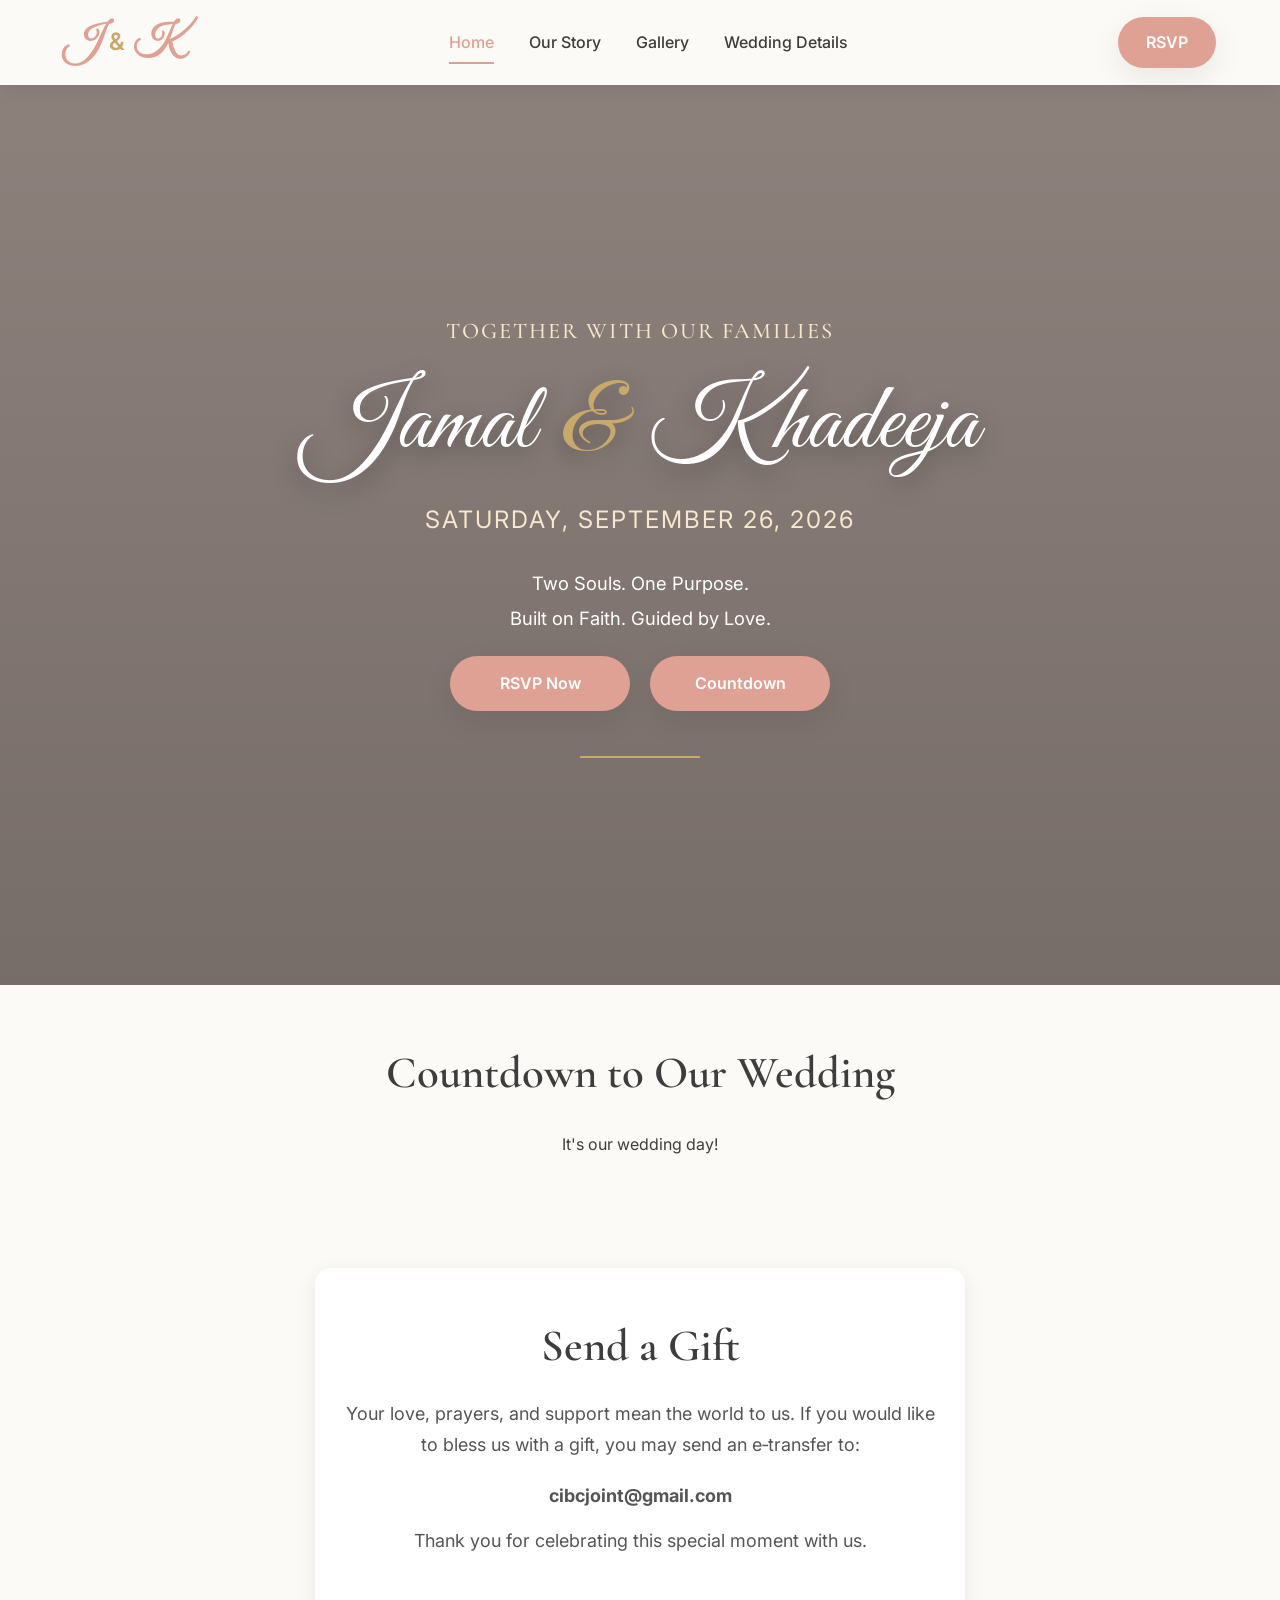
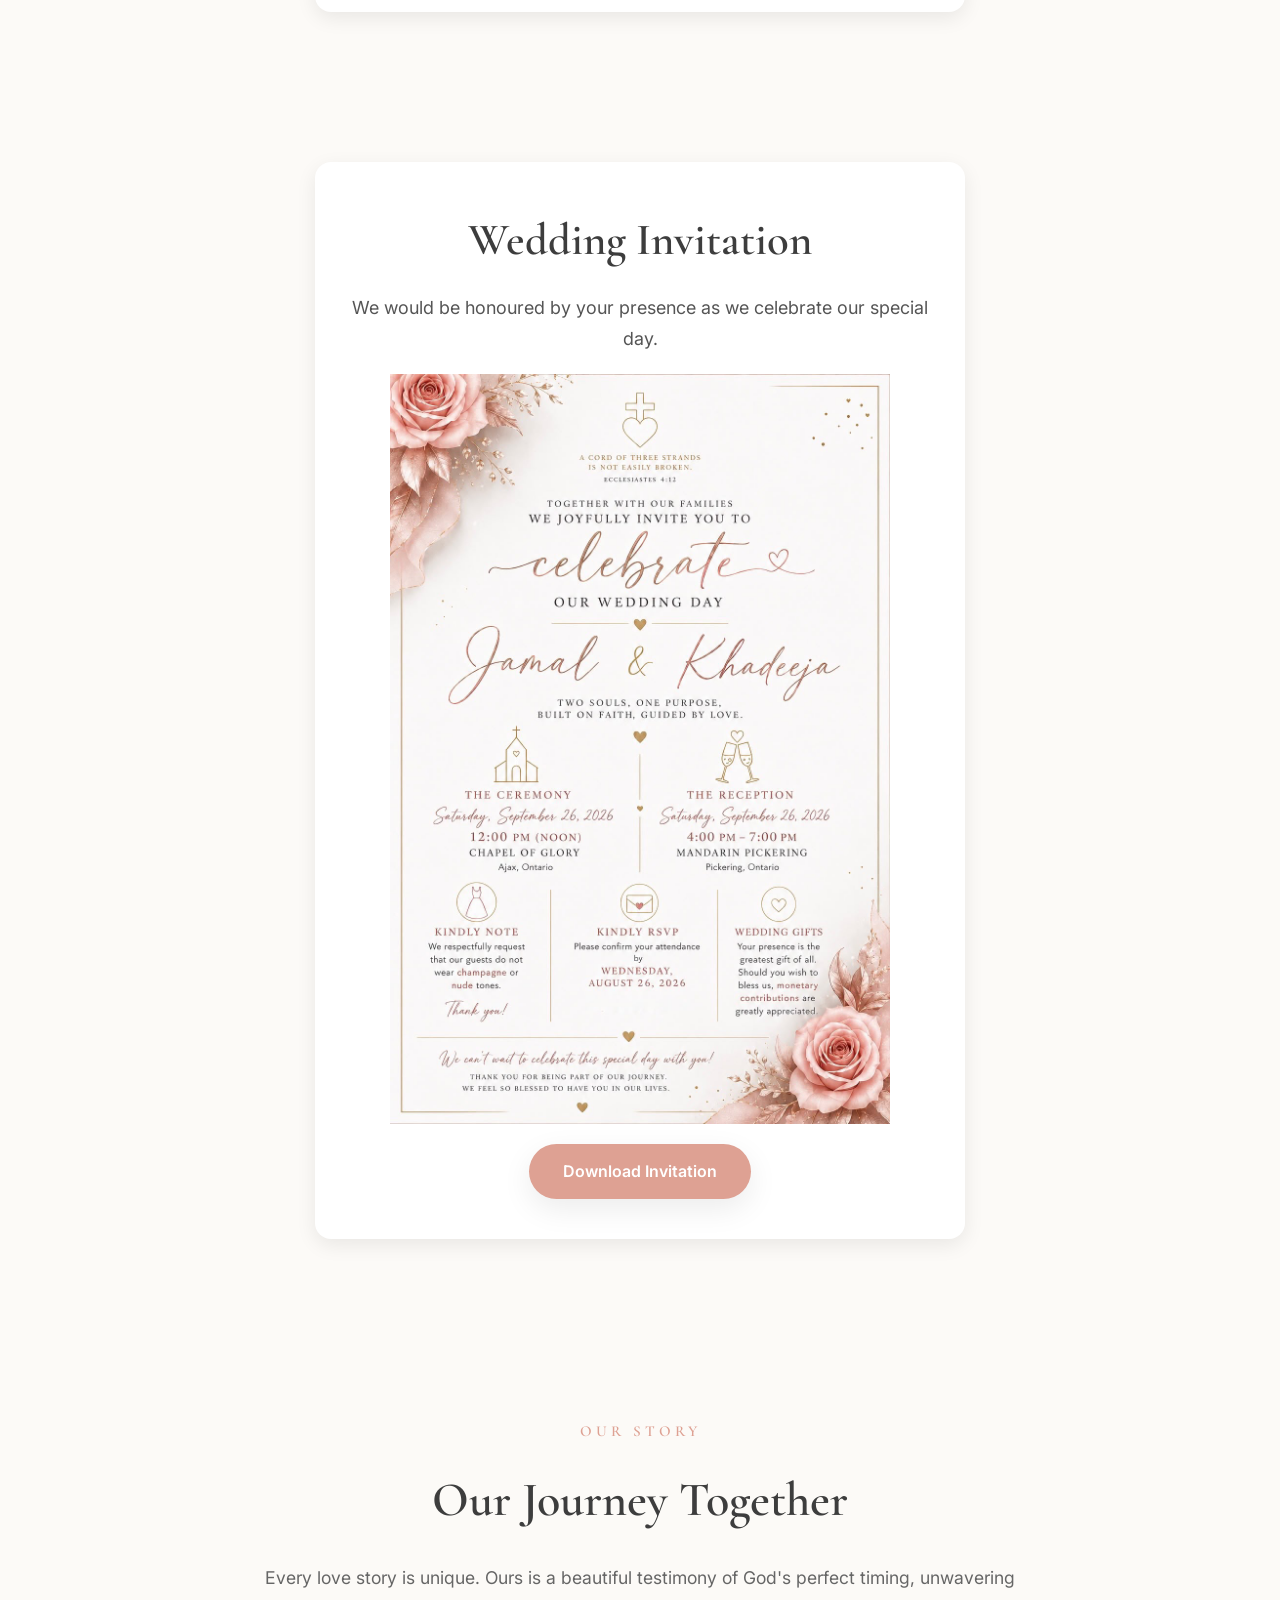
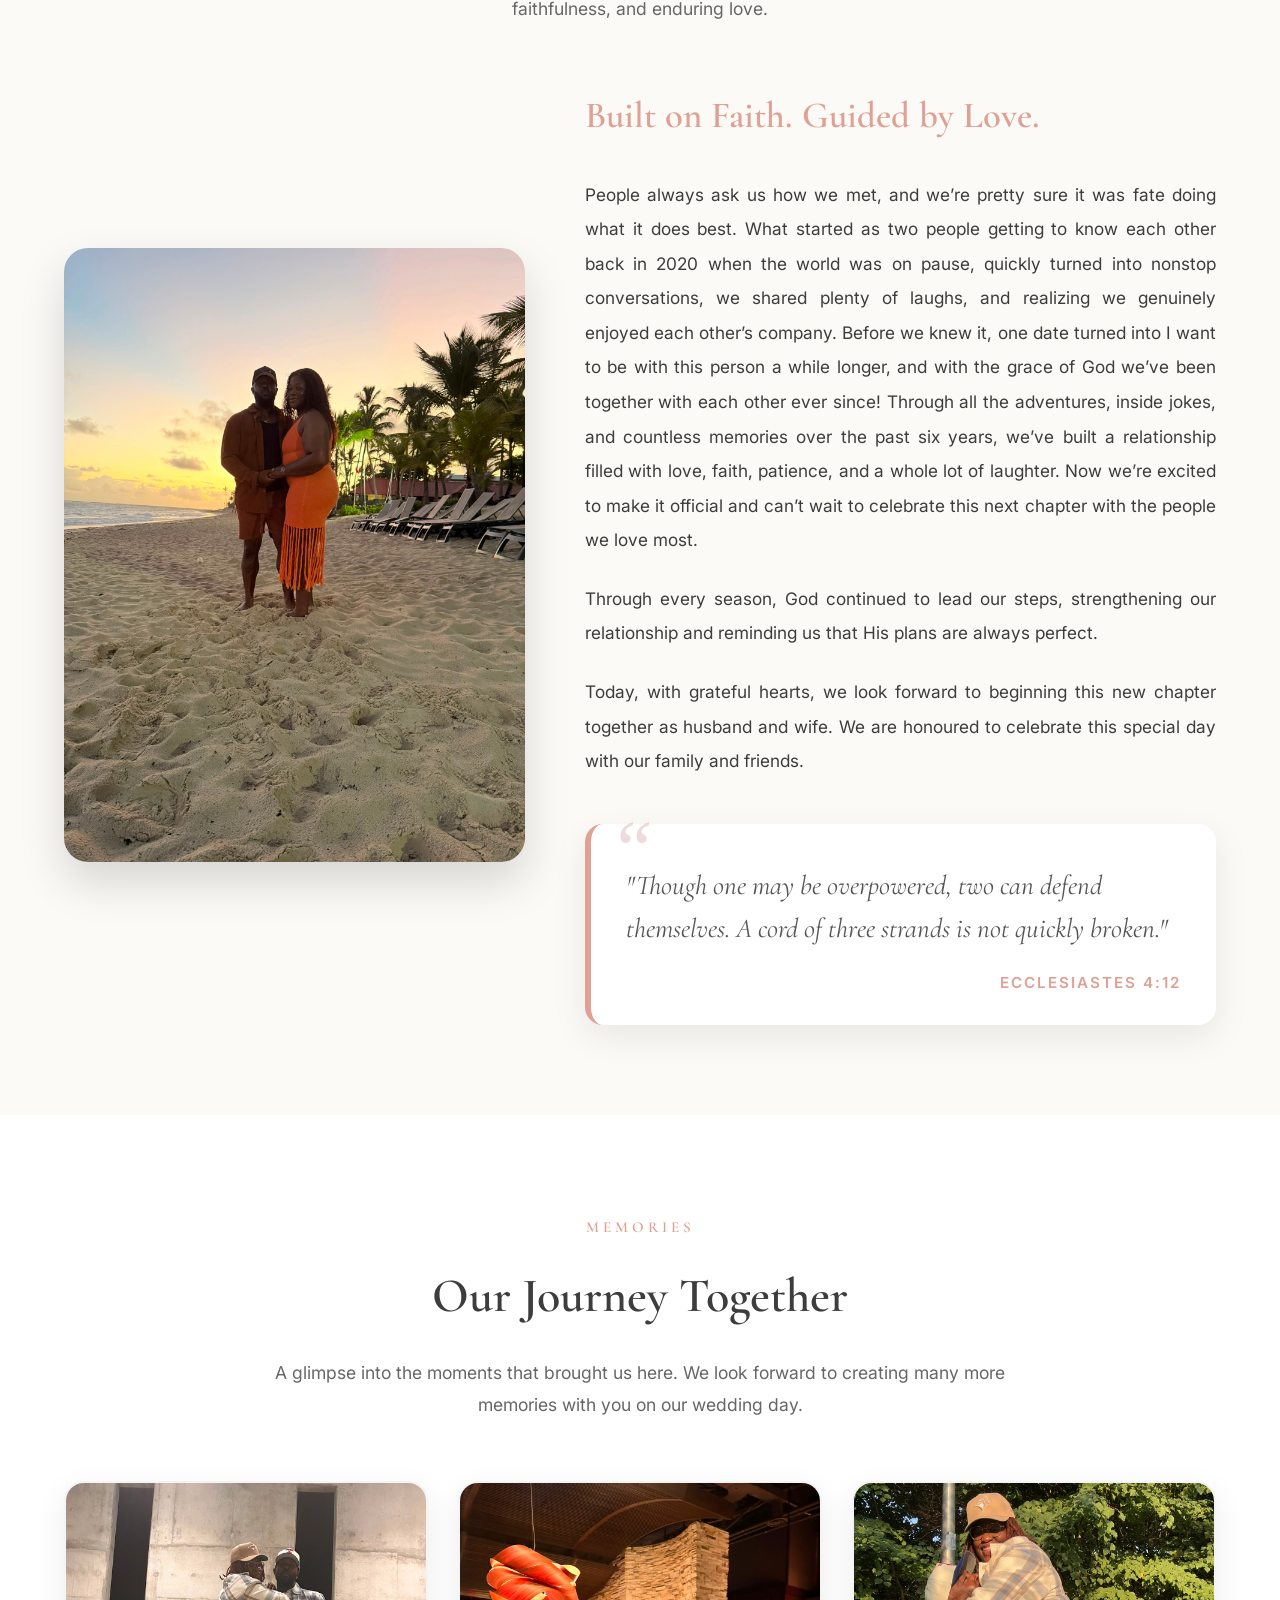
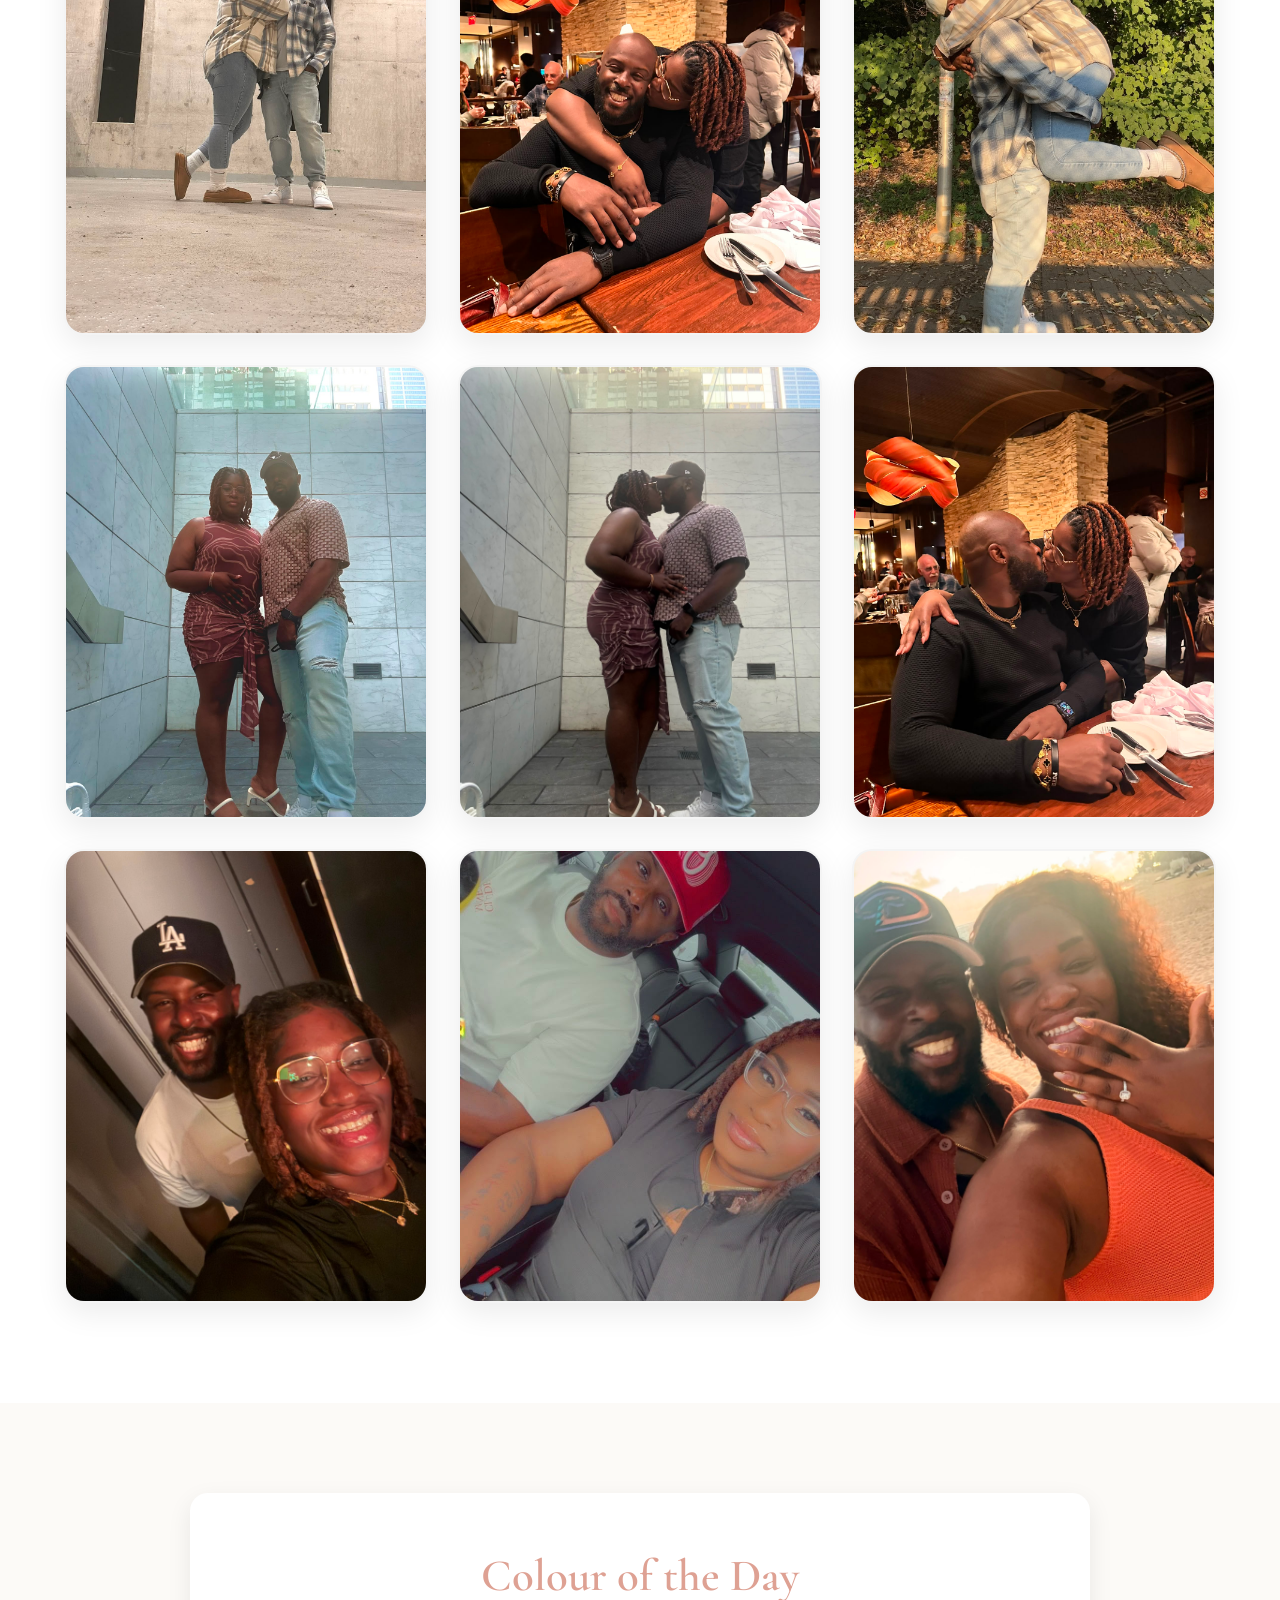
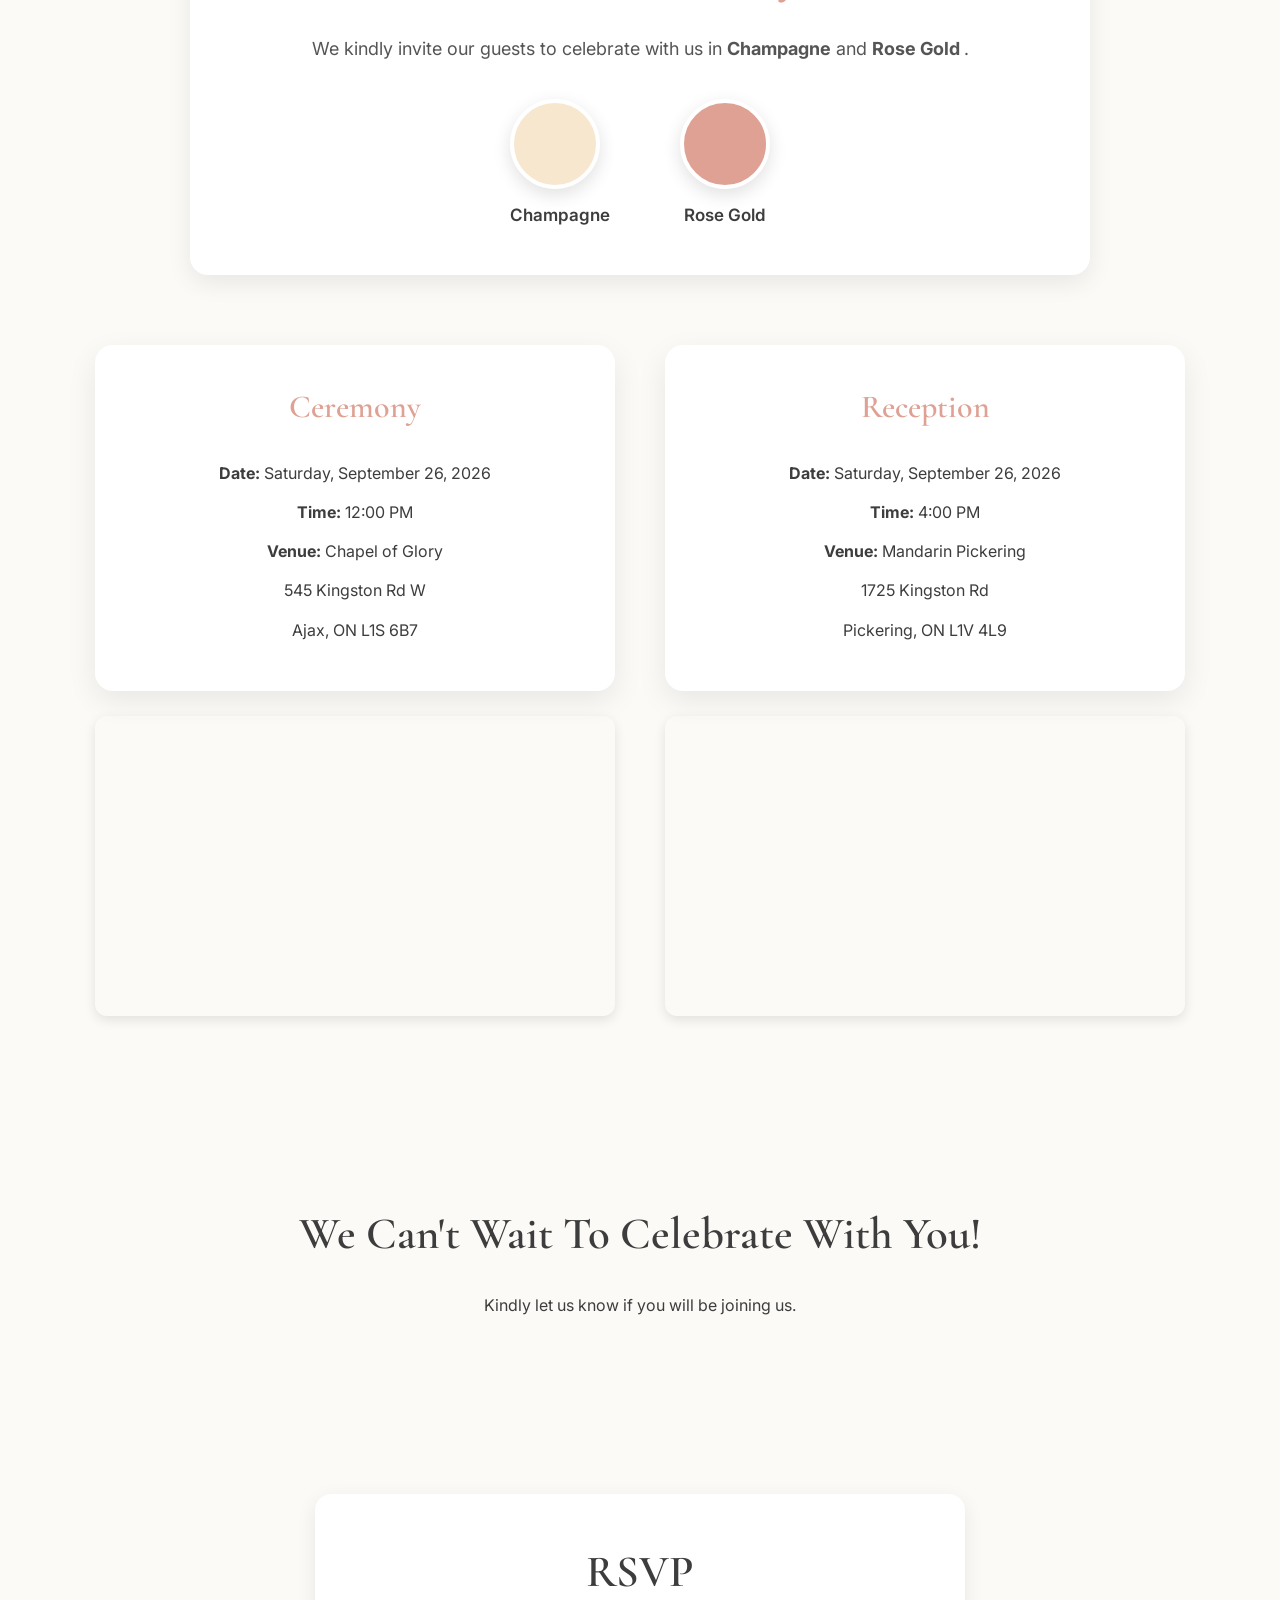
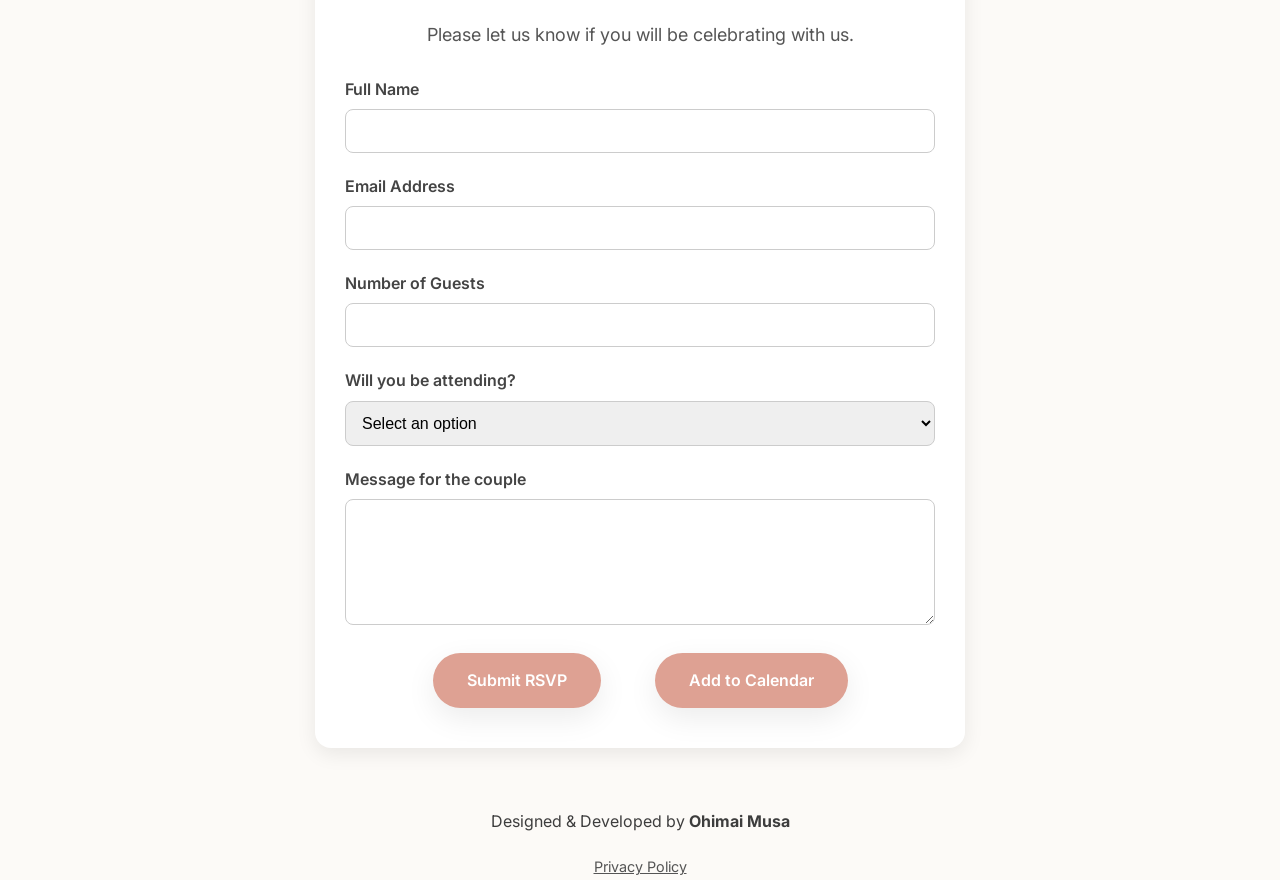
==== index.html @ dea778e3 "Initial website" ====
<!DOCTYPE html>
<html lang="en">

<head>

    <!-- Basic Meta -->
    <meta charset="UTF-8">
    <meta name="viewport" content="width=device-width, initial-scale=1.0">

    <title>Jamal &amp; Khadeeja | Wedding</title>

    <!-- SEO -->
    <meta name="description"
          content="Join Jamal &amp; Khadeeja as they celebrate their wedding. View our story, wedding details, RSVP online, and celebrate with us.">

    <meta name="keywords"
          content="Jamal and Khadeeja, Wedding, RSVP, Wedding Website, Ontario Wedding">

    <meta name="author"
          content="Ohimai Musa">

    <!-- Favicon -->
    <link rel="icon" href="favicon.ico" type="image/x-icon">
    <link rel="shortcut icon" href="favicon.ico" type="image/x-icon">
    <link rel="icon"
          type="image/png"
          sizes="32x32"
          href="assets/images/logos/favicon.png">

    <!-- Google Fonts -->
    <link rel="preconnect"
          href="https://fonts.googleapis.com">

    <link rel="preconnect"
          href="https://fonts.gstatic.com"
          crossorigin>

    <link href="https://fonts.googleapis.com/css2?family=Great+Vibes&family=Cormorant+Garamond:wght@400;500;600;700&family=Inter:wght@300;400;500;600;700&display=swap"
          rel="stylesheet">

    <!-- Font Awesome -->
    <link rel="stylesheet"
          href="https://cdnjs.cloudflare.com/ajax/libs/font-awesome/6.7.2/css/all.min.css">

    <!-- Stylesheets -->
    <link rel="stylesheet"
          href="assets/css/style.css">

    <link rel="stylesheet"
          href="assets/css/responsive.css">

    <!-- Open Graph (Social Sharing) -->
    <meta property="og:title"
          content="Jamal &amp; Khadeeja | Wedding">

    <meta property="og:description"
          content="Celebrate the wedding of Jamal &amp; Khadeeja with us.">

    <meta property="og:type"
          content="website">

    <meta property="og:image"
          content="assets/images/hero/hero.jpg">

    <meta property="og:url"
          content="https://yourdomain.ca">

</head>
<body> 

    <header class="header">
    <nav class="navbar">

        <!-- Logo -->
        <a href="#hero" class="logo">
            <span class="logo-script">J</span>
            <span class="logo-amp">&</span>
            <span class="logo-script">K</span>
        </a>

        <!-- Navigation Links -->
        <ul class="nav-links">
            <li><a href="#hero" class="active">Home</a></li>
            <li><a href="#our-story">Our Story</a></li>
            <li><a href="#memories">Gallery</a></li>
            <li><a href="#wedding-details">Wedding Details</a></li>
        </ul>

        <!-- RSVP Button -->
        <a href="#rsvp-section" class="nav-rsvp">RSVP</a>

        <!-- Mobile Menu Button -->
        <button class="menu-btn" aria-label="Open navigation menu">
            <i class="fa-solid fa-bars"></i>
        </button>

    </nav>
</header>

    <!-- =========================================
    HERO SECTION
    ========================================= -->

    <section id="hero" class="hero">

        <div class="hero-overlay">

            <div class="hero-content fade-up">

                <h3>Together With Our Families</h3>

                <h1>Jamal <span>&</span> Khadeeja</h1>

                <p class="wedding-date">
                    Saturday, September 26, 2026
                </p>

                <p class="hero-text">
                    Two Souls. One Purpose.<br>
                    Built on Faith. Guided by Love.
                </p>

                <div class="hero-buttons">

                    <a href="#rsvp-section" class="btn">
                        RSVP Now
                    </a>

                    <a href="#countdown" class="btn">
                        Countdown
                    </a>

                </div>

            </div>

        </div>

    </section>

    <!-- =========================================
    COUNTDOWN
    ========================================= -->

    <section id="countdown" class="countdown">

        <div class="container">

            <h2>Countdown to Our Wedding</h2>

            <div id="countdown-timer">

                <div class="time-box">

                    <span id="days">000</span>

                    <small>Days</small>

                </div>

                <div class="time-box">

                    <span id="hours">00</span>

                    <small>Hours</small>

                </div>

                <div class="time-box">

                    <span id="minutes">00</span>

                    <small>Minutes</small>

                </div>

                <div class="time-box">

                    <span id="seconds">00</span>

                    <small>Seconds</small>

                </div>

            </div>

        </div>

    </section>

    <!-- =========================================
SEND A GIFT
========================================= -->

<section class="send-gift">
    <div class="container">

        <div class="gift-card">

            <h2>Send a Gift</h2>

            <p>
                Your love, prayers, and support mean the world to us.  
                If you would like to bless us with a gift, you may send an e‑transfer to:
            </p>

            <p class="gift-email">
                <strong>cibcjoint@gmail.com</strong> <!-- Replace # with your e-transfer email -->
            </p>

            <p class="gift-note">
                Thank you for celebrating this special moment with us.
            </p>

        </div>

    </div>
</section>
 

    <!-- =========================================
    INVITATION
    ========================================= -->

    <section class="invitation">

        <div class="container">
            
         <div class="invitation-card">

            <h2>Wedding Invitation</h2>

            <p>
                We would be honoured by your presence as we celebrate our special day.
            </p>

            <img
                src="assets/images/invitation/invitation.jpeg"
                alt="Wedding Invitation"
                class="invitation-image">

        

        <a href="assets/images/invitation/invitation.jpeg" 
   download="Jamal-Khadeeja-Wedding-Invitation.jpeg" 
   class="btn">
    Download Invitation
</a>

</div> 

</div>


    </section>


<!-- =========================================
OUR STORY
========================================= -->

<section id="our-story" class="our-story">

    <div class="container">

        <div class="section-title">

            <h5>OUR STORY</h5>

            <h2>Our Journey Together</h2>

            <p>
    Every love story is unique. Ours is a beautiful testimony of
 God's perfect timing, unwavering faithfulness, and enduring love.
            </p>

        </div>

        <div class="story-section">

            <!-- Story Image -->

           <div class="story-image">

    <div class="image-frame">

        <img src="assets/images/gallery/our-story.jpeg"
             alt="Jamal and Khadeeja">

    </div>

</div>

            <!-- Story Text -->

            <div class="story-text">

                <h3>Built on Faith. Guided by Love.</h3>

                <p>

 People always ask us how we met, and we’re pretty sure it was fate doing what it does best. What started as two people getting to know each other back in 2020 when the world was on pause, quickly turned into nonstop conversations, we shared plenty of laughs, and realizing we genuinely enjoyed each other’s company. Before we knew it, one date turned into I want to be with this person a while longer, and with the grace of God we’ve been together with each other ever since! Through all the adventures, inside jokes, and countless memories over the past six years, we’ve built a relationship filled with love, faith, patience, and a whole lot of laughter. Now we’re excited to make it official and can’t wait to celebrate this next chapter with the people we love most.
                </p>

                <p>

                    Through every season, God continued to lead our steps,
                    strengthening our relationship and reminding us that His
                    plans are always perfect.

                </p>

                <p>

                    Today, with grateful hearts, we look forward to beginning
                    this new chapter together as husband and wife. We are
                    honoured to celebrate this special day with our family
                    and friends.

                </p>

                <blockquote>

                    "Though one may be overpowered,
                    two can defend themselves.
                    A cord of three strands is not quickly broken."

                    <span>Ecclesiastes 4:12</span>

                </blockquote>


            </div>

        </div>

    </div>

</section> 


<!-- =========================================
GALLERY PREVIEW
========================================= -->

<section id="memories" class="gallery-preview"> 

    <div class="container">

        <div class="section-title">

            <h5>MEMORIES</h5>

            <h2>Our Journey Together</h2>

            <p>
                A glimpse into the moments that brought us here.
                We look forward to creating many more memories with you on our wedding day.
            </p>

        </div>

        <div class="gallery-grid">

            <div class="gallery-item">

                <img
                    src="assets/images/gallery/jk1.jpeg"
                    alt="Jamal and Khadeeja">

            </div>

            <div class="gallery-item">

                <img
                    src="assets/images/gallery/jk2.jpeg"
                    alt="Jamal and Khadeeja">

            </div>

            <div class="gallery-item">

                <img
                    src="assets/images/gallery/jk3.jpeg"
                    alt="Jamal and Khadeeja">

            </div>

            <div class="gallery-item">

                <img
                    src="assets/images/gallery/jk4.jpeg"
                    alt="Jamal and Khadeeja">

            </div>

            <div class="gallery-item">

                <img
                    src="assets/images/gallery/JK5.jpeg"
                    alt="Jamal and Khadeeja">

            </div>

            <div class="gallery-item">

                <img
                    src="assets/images/gallery/JK6.jpeg"
                    alt="Jamal and Khadeeja">

            </div>

            <div class="gallery-item">

                <img
                    src="assets/images/gallery/jk7.jpeg"
                    alt="Jamal and Khadeeja">

            </div>

            <div class="gallery-item">

                <img
                    src="assets/images/gallery/jk8.jpeg"
                    alt="Jamal and Khadeeja">

            </div>

            <div class="gallery-item">

                <img
                    src="assets/images/gallery/jk9.jpeg"
                    alt="Jamal and Khadeeja">

            </div>

        </div>

    </div>

</section> 

    <!-- =========================================
    WEDDING DETAILS
    ========================================= -->

<section id="wedding-details" class="details">

    <div class="container">

        <!-- Colour of the Day -->

        <div class="color-card">

            <h2>Colour of the Day</h2>

            <p>
                We kindly invite our guests to celebrate with us in
                <strong>Champagne</strong> and
                <strong>Rose Gold </strong>.
            </p>

            <div class="color-palette">

                <div class="palette-item">

                    <div class="color-circle champagne"></div>

                    <span>Champagne</span>

                </div>

                <div class="palette-item">

                    <div class="color-circle rose-gold"></div>

                    <span>Rose Gold</span>

                </div>

            </div>

        </div>

        <div class="details-grid">

            <!-- ==============================
                 CEREMONY
            ============================== -->

            <div class="venue">

                <div class="detail-card">

                    <h3>Ceremony</h3>

                    <p><strong>Date:</strong> Saturday, September 26, 2026</p>

                    <p><strong>Time:</strong> 12:00 PM</p>

                    <p><strong>Venue:</strong> Chapel of Glory</p>

                    <p>545 Kingston Rd W</p>

                    <p>Ajax, ON L1S 6B7</p>

                </div>

                <div class="map-container">

                    <iframe
                        src="https://www.google.com/maps/embed?pb=!1m18!1m12!1m3!1d2877.046453100842!2d-79.05533892471175!3d43.8548658393656!2m3!1f0!2f0!3f0!3m2!1i1024!2i768!4f13.1!3m3!1m2!1s0x89d4df97fb8d1367%3A0x32779d17f9314000!2s545%20Kingston%20Rd%20W%2C%20Ajax%2C%20ON%20L1S%206B7!5e0!3m2!1sen!2sca!4v1784570116616!5m2!1sen!2sca"
                        width="100%"
                        height="300"
                        style="border:0;"
                        allowfullscreen=""
                        loading="lazy"
                         referrerpolicy="no-referrer-when-downgrade"
    title="Ceremony Location">
                    </iframe>

                </div>

            </div>

            <!-- ==============================
                 RECEPTION
            ============================== -->

            <div class="venue">

                <div class="detail-card">

                    <h3>Reception</h3>

                    <p><strong>Date:</strong> Saturday, September 26, 2026</p>

                    <p><strong>Time:</strong> 4:00 PM</p>

                    <p><strong>Venue:</strong> Mandarin Pickering</p>

                    <p>1725 Kingston Rd</p>

                    <p>Pickering, ON L1V 4L9</p>

                </div>

                <div class="map-container">

                    <iframe
                        src="https://www.google.com/maps/embed?pb=!1m18!1m12!1m3!1d2877.331266651052!2d-79.07299152471222!3d43.848962139748856!2m3!1f0!2f0!3f0!3m2!1i1024!2i768!4f13.1!3m3!1m2!1s0x89d4df0ec905969f%3A0x8adc86422a79711f!2sMandarin%20Restaurant!5e0!3m2!1sen!2sca!4v1784569901397!5m2!1sen!2sca"
                        width="100%"
                        height="300"
                        style="border:0;"
                        allowfullscreen=""
                        loading="lazy"
                         referrerpolicy="no-referrer-when-downgrade"
    title="Reception Location">

                    </iframe>

                </div>

            </div>

        </div>

    </div>

</section>

    <!-- =========================================
    RSVP
    ========================================= -->

   <section class="cta" id="rsvp-section">


        <div class="container" >

            <h2 class = "register">We Can't Wait To Celebrate With You!</h2>

            <p class = "register">

                Kindly let us know if you will be joining us.

            </p>


        </div>

    </section>


 <div id="successMessage" class="success-message" hidden>
    Thank you! Your RSVP has been received.
</div>
<!--RSVP SECTION -->

<section class="rsvp-section">
    <div class="container">

        <div class="rsvp-card">

            <h2>RSVP</h2>
            <p>Please let us know if you will be celebrating with us.</p>


            <form id="rsvpForm" class="rsvp-form"> 
                <!-- Replace # with your backend script later -->

                <div class="form-group">
                    <label for="fullname">Full Name</label>
                    <input type="text" id="fullname" name="fullname" required>
                </div>

                <div class="form-group">
                    <label for="email">Email Address</label>
                    <input type="email" id="email" name="email" required>
                </div>

                <div class="form-group">
                    <label for="guests">Number of Guests</label>
                    <input type="number" id="guests" name="guests" min="1" required>
                </div>

                <div class="form-group">
                    <label for="attendance">Will you be attending?</label>
                    <select id="attendance" name="attendance" required>
                        <option value="">Select an option</option>
                        <option value="Yes">Yes, I will attend</option>
                        <option value="No">No, I cannot attend</option>
                    </select>
                </div>

               <div class="form-group">
    <label for="message">Message for the couple</label>
    <textarea id="message" name="message" rows="5" required></textarea>
</div>


                <button type="submit" class="btn">Submit RSVP</button>

<a href="https://calendar.google.com/calendar/render?action=TEMPLATE&text=Jamal+%26+Khadeeja+Wedding+Ceremony&dates=20260926T120000/20260926T190000&details=We+look+forward+to+celebrating+with+you.&location=Chapel+of+Glory%2C+545+Kingston+Rd+W%2C+Ajax%2C+Ontario+L1S+6B7" target="_blank"
                class="btn" id="calendar-btn">
                    Add to Calendar
                </a>

            </form>

        </div>

    </div>
</section>
 

        <!-- =========================================
    FOOTER
    ========================================= -->

    <footer class="footer">

        <div class="container">

            <div class="footer-content">

                    <p>

                        Designed & Developed by

                        <strong>Ohimai Musa</strong>

                    </p>

            </div>

        </div>

    </footer>


    <a href="privacy.html" class = "privacy">Privacy Policy</a>

    <!-- JavaScript -->

    <script src="assets/js/script.js"></script>

</body>

</html>
---- assets/css/style.css ----
/* =====================================================
   JAMAL & KHADEEJA WEDDING WEBSITE
   STYLE.CSS
===================================================== */


/* =====================================================
   GOOGLE FONTS

   Great Vibes
   Cormorant Garamond
   Inter
===================================================== */


/* =====================================================
   CSS VARIABLES
===================================================== */

:root{

    --rose-gold:#DEA193;
    --champagne:#F7E7CE;
    --gold:#C8A96A;
    --white:#FFFFFF;
    --off-white:#FCFAF7;
    --dark:#3D3D3D;
    --light-grey:#F4F4F4;
    --text: #444;
    --light:#fcfaf7; 


    --heading-font:'Cormorant Garamond', serif;
    --script-font:'Great Vibes', cursive;
    --body-font:'Inter', sans-serif;

    --transition:.35s ease;

    --shadow:
    0 10px 30px rgba(0,0,0,.08);

}


/* =====================================================
   RESET
===================================================== */

*{

    margin:0;
    padding:0;
    box-sizing:border-box;

}

html{

    scroll-behavior:auto;

}

body{

    font-family:var(--body-font);

    color:var(--dark);

    background:var(--off-white);

    line-height:1.7;

    overflow-x:hidden;

}


img{

    max-width:100%;

    display:block;

}

a{

    text-decoration:none;

    transition:var(--transition);

}

ul{

    list-style:none;

}

.container{

    width:90%;

    max-width:1200px;

    margin:auto;

}

.register {
    display: flex;
    justify-content: center;
    text-align: center;
}

/* =====================================================
   WEDDING DETAILS
===================================================== */

.details{

    background:var(--off-white);

}

.details .container{

    max-width:1200px;

    margin:auto;

}

.details-grid{

    display:flex;

    justify-content:center;

    gap:50px;

    flex-wrap:wrap;

    margin-top:60px;

}

.venue{

    flex:1;

    min-width:420px;

    max-width:520px;

}

.detail-card{

    background:#fff;

    border-radius:18px;

    padding:35px;

    text-align:center;

    box-shadow:var(--shadow);

    margin-bottom:25px;

}

.detail-card h3{

    color:var(--rose-gold);

    margin-bottom:25px;

    font-size:2rem;

}

.detail-card p{

    margin-bottom:12px;

}

.map-container{

    overflow:hidden;

    border-radius:18px;

    box-shadow:var(--shadow);

}

.map-container iframe{

    display:block;

}


/* =====================================================
   COLOUR OF THE DAY
===================================================== */

.color-card{

    max-width:900px;

    margin:0 auto;

    background:#fff;

    border-radius:18px;

    padding:45px;

    text-align:center;

    box-shadow:var(--shadow);

}

.color-card h2{

    color:var(--rose-gold);

    margin-bottom:20px;

}

.color-card p{

    font-size:18px;

}

.color-palette{

    display:flex;

    justify-content:center;

    gap:80px;

    margin-top:35px;

    flex-wrap:wrap;

}

.palette-item{

    text-align:center;

}

.palette-item span{

    display:block;

    margin-top:15px;

    font-weight:600;

    font-size:17px;

}

.color-circle{

    width:95px;

    height:95px;

    border-radius:50%;

    border:4px solid #fff;

    box-shadow:0 8px 20px rgba(0,0,0,.15);

}

.champagne{

    background:#F7E7CE;

}

.rose-gold{

    background:#B76E79;

}


/* =====================================================
   ANCHOR OFFSET
===================================================== */

#wedding-details{

    scroll-margin-top:100px;

}

.map-container {
    margin-top: 20px;
    border-radius: 12px;
    overflow: hidden;
    box-shadow: 0 4px 12px rgba(0,0,0,0.1);
}

.invitation-image {
    display: block;
    margin: 0 auto 20px; /* centers image + adds space below */
    max-width: 500px;
    width: 100%;
    height: auto;
}

.download-btn {
    display: inline-block;
    margin-top: 10px;
    padding: 12px 25px;
    background: #b48c5f; /* your wedding gold */
    color: #fff;
    text-decoration: none;
    border-radius: 8px;
    font-weight: 600;
    transition: 0.3s ease;
}

.download-btn:hover {
    background: #a07a52;
}

.invitation-card {
    background: #fff;
    padding: 40px 30px;
    border-radius: 16px;
    box-shadow: 0 6px 20px rgba(0,0,0,0.08);
    max-width: 650px;
    margin: 0 auto; /* centers the card */
    text-align: center;
}

.invitation-card h2 {
    margin-bottom: 15px;
}

.invitation-card p {
    margin-bottom: 20px;
    font-size: 18px;
    color: #555;
}



/* =====================================================
   TYPOGRAPHY
===================================================== */

h1,
h2,
h3,
h4,
h5,
h6{

    font-family:var(--heading-font);

    color:var(--dark);

    font-weight:600;

}

h1{

    font-size:4.5rem;

}

h2{

    font-size:2.8rem;

    margin-bottom:20px;

}

h3{

    font-size:1.5rem;

}

p{

    margin-bottom:20px;

}

.logo-script{

    font-family:var(--script-font);

    font-size:2rem;

    color:var(--rose-gold);

}

.logo-amp{

    color:var(--gold);

    margin:0 5px;

}


/* =====================================================
   BUTTONS
===================================================== */
.btn {

    display: inline-block;

    padding: 14px 34px;

    background: var(--rose-gold);

    color: var(--white);

    border: none;

    border-radius: 50px;

    text-decoration: none;

    font: inherit;

    font-weight: 600;

    cursor: pointer;

    appearance: none;
    -webkit-appearance: none;

    transition: var(--transition);

    box-shadow: var(--shadow);

} 

.btn:hover{

    background:var(--gold);

    transform:translateY(-3px);

}

.btn-outline{

    background:transparent;

    color:var(--rose-gold);

    border:2px solid var(--rose-gold);

    margin-left:15px;

}

.btn-outline:hover{

    background:var(--rose-gold);

    color:var(--white);

}

/* ==========================================
   STORY LAYOUT
========================================== */

.story-section{
    display:flex;
    align-items:center;
    gap:60px;
}

/* Image */

.story-image{
    flex:0 0 40%;
}

.story-image img{
    width:100%;
    max-width:500px;
    aspect-ratio:3/4;
    object-fit:cover;
    object-position:center;
    border-radius:24px;
    display:block;
    box-shadow:0 20px 45px rgba(0,0,0,.15);
}

/* Text */

.story-text{
    flex:1;
}

.story-text h3{
    font-size:2.3rem;
    color:var(--rose-gold);
    margin-bottom:30px;
}

.story-text p{
    font-size:1.08rem;
    line-height:2;
    text-align:justify;
    margin-bottom:24px;
} 

/* ==========================================
   SCRIPTURE
========================================== */

.story-text blockquote{
    position:relative;
    margin-top:45px;
    padding:40px 35px 30px;
    background:#fff;
    border-left:6px solid var(--rose-gold);
    border-radius:18px;
    box-shadow:0 12px 35px rgba(0,0,0,.08);
    font-family:"Cormorant Garamond", serif;
    font-size:1.7rem;
    font-style:italic;
    line-height:1.6;
    color:#555;
}

.story-text blockquote::before{
    content:"“";
    position:absolute;
    top:-15px;
    left:18px;
    font-size:5rem;
    color:rgba(183,110,121,.25);
    font-family:"Georgia", serif;
    line-height:1;
}

.story-text blockquote span{
    display:block;
    margin-top:20px;
    text-align:right;
    font-family:"Inter", sans-serif;
    font-size:.95rem;
    font-style:normal;
    font-weight:600;
    letter-spacing:2px;
    text-transform:uppercase;
    color:var(--rose-gold);
} 

/* ===================================================
    COUNTDOWN TIMER

=====================================================*/

/* Center the whole section */

#countdown {
    scroll-margin-top: 85px; /* adjust based on your header height */
}

.countdown {
    text-align: center;
    padding: 50px 0;
}

/* Flexbox layout for the timer */
#countdown-timer {
    display: flex;
    justify-content: center;
    gap: 30px;
    margin-top: 20px;
}

/* Style each time box */
.time-box {
    background: #f8f8f8;
    padding: 20px 30px;
    border-radius: 12px;
    box-shadow: 0 4px 10px rgba(0,0,0,0.1);
}

/* Numbers */
.time-box span {
    font-size: 48px;
    font-weight: bold;
    display: block;
}

/* Labels */
.time-box small {
    font-size: 16px;
    color: #555;
    text-transform: uppercase;
    letter-spacing: 1px;
}


/*====================================================
       
        SEND A GIFT
=====================================================*/

.send-gift {
    padding: 60px 0;
    text-align: center;
}

.gift-card {
    background: #fff;
    padding: 40px 30px;
    border-radius: 16px;
    box-shadow: 0 6px 20px rgba(0,0,0,0.08);
    max-width: 650px;
    margin: 0 auto;
}

.gift-card h2 {
    margin-bottom: 15px;
}

.gift-card p {
    margin-bottom: 15px;
    font-size: 18px;
    color: #555;
}

.gift-email {
    font-size: 22px;
    color: #b48c5f; /* your wedding gold */
    margin: 20px 0;
}

.gift-note {
    font-size: 16px;
    color: #777;
}


/* =====================================================
   SECTION SPACING
===================================================== */

section{

    padding:90px 0;

}


/* =====================================================
   FADE ANIMATION
===================================================== */

.fade-up{

    animation:fadeUp 1s ease forwards;

}

@keyframes fadeUp{

    from{

        opacity:0;

        transform:translateY(40px);

    }

    to{

        opacity:1;

        transform:translateY(0);

    }

} 

/* =====================================================
   HEADER
===================================================== */

.header{

    position:fixed;

    top:0;

    left:0;

    width:100%;

    background:rgba(252,250,247,.96);

    backdrop-filter:blur(10px);

    z-index:1000;

    box-shadow:0 5px 20px rgba(0,0,0,.08);

}


/* =====================================================
   NAVIGATION
===================================================== */

.navbar{

    width:90%;

    max-width:1200px;

    margin:auto;

    height:85px;

    display:flex;

    align-items:center;

    justify-content:space-between;

}


/* =====================================================
   LOGO
===================================================== */

.logo{

    display:flex;

    align-items:center;

    font-weight:600;

}

.logo-script{

    font-size:2.4rem;

    color:var(--rose-gold);

    transition:var(--transition);

}

.logo-amp{

    font-size:1.5rem;

    color:var(--gold);

    margin:0 8px;

}

.logo:hover .logo-script{

    color:var(--gold);

}


/* =====================================================
   WEDDING INVITATION
===================================================== */

.invitation {
    display: flex;
    justify-content: center;
    align-items: center;  
    text-align:center;
}


/* =====================================================
   NAV LINKS
===================================================== */

.nav-links{

    display:flex;

    align-items:center;

    gap:35px;

}

.nav-links li{

    position:relative;

}

.nav-links a{

    font-size:1rem;

    font-weight:500;

    color:var(--dark);

    transition:var(--transition);

}

.nav-links a:hover{

    color:var(--rose-gold);

}

.nav-links a.active{

    color:var(--rose-gold);

}

.nav-links a.active::after,

.nav-links a:hover::after{

    content:"";

    position:absolute;

    left:0;

    bottom:-8px;

    width:100%;

    height:2px;

    background:var(--rose-gold);

}


/* =====================================================
   RSVP BUTTON
===================================================== */

.nav-rsvp{

    padding:12px 28px;

    border-radius:50px;

    background:var(--rose-gold);

    color:var(--white);

    font-weight:600;

    transition:var(--transition);

    box-shadow:var(--shadow);

}

.nav-rsvp:hover{

    background:var(--gold);

    transform:translateY(-2px);

}


/* =====================================================
   MOBILE MENU BUTTON
===================================================== */

.menu-btn{

    display:none;

    font-size:1.6rem;

    color:var(--rose-gold);

    cursor:pointer;

    transition:var(--transition);

}

.menu-btn:hover{

    color:var(--gold);

}


/* =====================================================
   STICKY NAVIGATION
===================================================== */

.header.scrolled{

    background:rgba(255,255,255,.98);

    box-shadow:0 8px 30px rgba(0,0,0,.12);

}


/* =====================================================
   SPACE BELOW FIXED HEADER
===================================================== */

body{

    padding-top:85px;

} 

/* =====================================================
   HERO SECTION
===================================================== */

.hero{

    position:relative;

    min-height:100vh;

    display:flex;

    align-items:center;

    justify-content:center;

    text-align:center;

    background:#d8c6be url("../images/hero/hero.jpg")
               center center/cover no-repeat;

} 

.hero::before{

    content:"";

    position:absolute;

    inset:0;

    background:linear-gradient(
        rgba(0,0,0,.35),
        rgba(0,0,0,.45)
    );

}

.hero-overlay{

    position:relative;

    z-index:2;

    width:100%;

    padding:40px 20px;
    

}

.hero-content{

    max-width:850px;

    margin:auto;

}

.hero h3{

    font-family:var(--heading-font);

    font-size:1.4rem;

    font-weight:500;

    letter-spacing:2px;

    text-transform:uppercase;

    color:var(--champagne);

    margin-bottom:20px;

}

.hero h1{

    font-family:var(--script-font);

    font-size:6rem;

    font-weight:400;

    color:var(--white);

    line-height:1.15;

    margin-bottom:20px;

    text-shadow:0 8px 25px rgba(0,0,0,.35);

}

.hero h1 span{

    color:var(--gold);

    margin:0 12px;

}

.wedding-date{

    font-size:1.5rem;

    letter-spacing:2px;

    text-transform:uppercase;

    color:var(--champagne);

    margin-bottom:25px;

}

.hero-text {

    max-width:700px;

    font-size:1.15rem;

    color:var(--white);

    line-height:1.9;

    margin: 0 auto; 

}


 

.hero-buttons{

    display:flex;

    justify-content:center;

    align-items:center;

    gap:20px;

    flex-wrap:wrap;

    padding-top: 20px;

}

.hero-buttons .btn{

    min-width:180px;

    text-align:center;

}


/* =====================================================
   SCROLL INDICATOR
===================================================== */

.scroll-down{

    position:absolute;

    left:50%;

    bottom:35px;

    transform:translateX(-50%);

    color:var(--white);

    font-size:1.8rem;

    animation:bounce 2s infinite;

    z-index:3;

}

@keyframes bounce{

    0%,
    20%,
    50%,
    80%,
    100%{

        transform:translateX(-50%) translateY(0);

    }

    40%{

        transform:translateX(-50%) translateY(-12px);

    }

    60%{

        transform:translateX(-50%) translateY(-6px);

    }

}


/* =====================================================
   HERO DECORATIVE LINE
===================================================== */

.hero-content::after{

    content:"";

    display:block;

    width:120px;

    height:2px;

    background:var(--gold);

    margin:45px auto 0;

}

/*=====================================================
    COLOUR OF THE DAY
=====================================================*/
.color-card{

    background:#fff;

    max-width:900px;

    margin:0 auto 70px;

    padding:45px;

    border-radius:18px;

    text-align:center;

    box-shadow:0 8px 25px rgba(0,0,0,.08);

}

.color-card h2{

    color:var(--rose-gold);

    margin-bottom:20px;

}

.color-card p{

    font-size:18px;

    color:#555;

}

.color-palette{

    display:flex;

    justify-content:center;

    gap:70px;

    margin-top:35px;

}

.palette-item{

    text-align:center;

}

.palette-item span{

    display:block;

    margin-top:12px;

    font-weight:600;

}

.color-circle{

    width:90px;

    height:90px;

    border-radius:50%;

    box-shadow:0 6px 18px rgba(0,0,0,.12);

}

.champagne{

    background:#F7E7CE;

}

.rose-gold{

    background:#DEA193;


} 

/* =====================================================
   GALLERY PREVIEW
===================================================== */

.gallery-preview{

    background:var(--white);

    padding:100px 0;

}

.section-title{

    text-align:center;

    max-width:750px;

    margin:0 auto 60px;

}

.section-title h5{

    color:var(--rose-gold);

    text-transform:uppercase;

    letter-spacing:4px;

    font-size:0.95rem;

    margin-bottom:15px;

}

.section-title h2{

    font-size:3rem;

    margin-bottom:20px;

}

.section-title p{

    font-size:1.1rem;

    color:#666;

    line-height:1.8;

}


/* =====================================================
   GALLERY GRID
===================================================== */

.gallery-grid{

    display:grid;

    grid-template-columns:repeat(3,1fr);

    gap:30px;

}


/* =====================================================
   GALLERY ITEMS
===================================================== */

.gallery-item{

    position:relative;

    overflow:hidden;

    border-radius:20px;

    box-shadow:var(--shadow);

    cursor:pointer;

    background:var(--light-grey);

}

.gallery-item img {
    width: 100%;
    height: 450px;
    object-fit: cover;
    object-position: center;    
}



.gallery-item:hover img{

    transform:scale(1.08);

}


/* =====================================================
   PHOTO OVERLAY
===================================================== */

.gallery-item::after{

    content:"";

    position:absolute;

    inset:0;

    background:linear-gradient(
        rgba(0,0,0,0),
        rgba(0,0,0,.25)
    );

    opacity:0;

    transition:.4s ease;

}

.gallery-item:hover::after{

    opacity:1;

}


/* =====================================================
   GALLERY BUTTON
===================================================== */

.gallery-button{

    text-align:center;

    margin-top:60px;

}

.gallery-button .btn{

    min-width:220px;

}


/* =====================================================
   IMAGE HOVER SHADOW
===================================================== */

.gallery-item:hover{

    transform:translateY(-8px);

    transition:.35s ease;

    box-shadow:

    0 20px 40px rgba(0,0,0,.18);

}


/* =====================================================
   OPTIONAL GOLD BORDER
===================================================== */

.gallery-item{

    border:2px solid transparent;

}

.gallery-item:hover{

    border-color:var(--champagne);

}


/* =====================================================
   SMALL FADE-IN EFFECT
===================================================== */

.gallery-item{

    animation:fadeUp .8s ease both;

}

/* =====================================================
   FOOTER
===================================================== */

.footer-content {
    display: flex;
    text-align: center;
    justify-content: center;
}

html {
    scroll-behavior: smooth;
}

.rsvp-section {
    padding: 60px 0;
    text-align: center;
    margin-top: 5px;
}

.rsvp-card {
    background: #fff;
    padding: 40px 30px;
    border-radius: 16px;
    box-shadow: 0 6px 20px rgba(0,0,0,0.08);
    max-width: 650px;
    margin: 0 auto;
}

.rsvp-card h2 {
    margin-bottom: 10px;
}

.rsvp-card p {
    margin-bottom: 25px;
    color: #555;
    font-size: 18px;
}

.rsvp-form .form-group {
    margin-bottom: 20px;
    text-align: left;
}

.rsvp-form label {
    display: block;
    margin-bottom: 6px;
    font-weight: 600;
    color: #444;
}

.rsvp-form input,
.rsvp-form select {
    width: 100%;
    padding: 12px;
    border-radius: 8px;
    border: 1px solid #ccc;
    font-size: 16px;
}

.rsvp-form textarea {
    width: 100%;
    padding: 12px;
    border: 1px solid #ccc;
    border-radius: 8px;
    font-size: 16px;
    font-family: inherit;
    resize: vertical;
    box-sizing: border-box;
}
 

.rsvp-btn{

    display:inline-block;

    padding:14px 34px;

    background:var(--rose-gold);

    color:var(--white);

    border-radius:50px;

    font-weight:600;

    transition:var(--transition);

    box-shadow:var(--shadow);

}

.success-message{
    background:#eaf8ee;
    color:#2e7d32;
    border:1px solid #c8e6c9;
    padding:15px;
    border-radius:10px;
    margin-bottom:20px;
    text-align:center;
    font-weight:600;
    scroll-margin-top: 120px;
} 

.btn:hover{

    background:var(--gold);

    transform:translateY(-3px);

}

.btn-outline{

    background:transparent;

    color:var(--rose-gold);

    border:2px solid var(--rose-gold);

    margin-left:15px;

}

.btn-outline:hover{

    background:var(--rose-gold);

    color:var(--white);

}

#calendar-btn {
    margin-left: 50px; /* this creates the gap */
}

.privacy {
    display: flex;
    text-align: center;
    justify-content: center;
    font-size: 0.9rem;
    color: #555;
    text-decoration: underline;
}
---- assets/css/responsive.css ----
/* =====================================================
   RESPONSIVE.CSS
===================================================== */


/* =====================================================
   TABLETS (992px)
===================================================== */

@media (max-width:992px){

.container{
    width:92%;
}

/* Navigation */

.menu-btn{
    display:block;
}

.nav-rsvp{
    display:none;
}

.nav-links{
    position:absolute;
    top:85px;
    left:0;
    width:100%;
    background:#fff;
    flex-direction:column;
    align-items:center;
    gap:0;
    display:none;
    padding:20px 0;
    box-shadow:0 15px 30px rgba(0,0,0,.08);
}

.nav-links.active{
    display:flex;
}

.nav-links li{
    width:100%;
    text-align:center;
}

.nav-links a{
    display:block;
    padding:16px;
}

.nav-links a::after{
    display:none;
}

/* Hero */

.hero{
    min-height:90vh;
}

.hero h1{
    font-size:4.5rem;
}

.hero h3{
    font-size:1.2rem;
}

.hero-text{
    font-size:1rem;
}

.hero-buttons{
    flex-direction:column;
}

.hero-buttons .btn{
    width:280px;
}

/* Story */

.story-section{
    flex-direction:column;
    gap:40px;
}

.story-image{
    width:100%;
    display:flex;
    justify-content:center;
}

.story-image img{
    max-width:500px;
    width:100%;
}

.story-text{
    text-align:left;
}

.story-text h3{
    text-align:center;
}

/* Countdown */

#countdown-timer{
    flex-wrap:wrap;
}

.time-box{
    min-width:140px;
}

/* Wedding Details */

.details-grid{
    flex-direction:column;
}

.venue{
    min-width:100%;
    max-width:100%;
}

.map-container iframe{
    width:100%;
    height:350px;
}

/* Gallery */

.gallery-grid{
    grid-template-columns:repeat(2,1fr);
}

.gallery-item {
    max-width: 500px;      /* or whatever feels right */
    margin: 0 auto;
} 

.gallery-item img {
    width: 100%;
    height: auto;
    object-fit: contain;
    object-position: center;
    border-radius: 20px;
}


/* RSVP */

.rsvp-card{
    padding:35px 25px;
}

#calendar-btn{
    margin-left:0;
    margin-top:20px;
}

}



/* =====================================================
   MOBILE (768px)
===================================================== */

@media (max-width:768px){

section{
    padding:70px 0;
}

/* Typography */

h1{
    font-size:3rem;
}

h2{
    font-size:2.2rem;
}

.hero h1{
    font-size:3.5rem;
}

.hero h3{
    font-size:1rem;
}

.wedding-date{
    font-size:1.1rem;
}

.hero-text{
    font-size:.95rem;
}

.our-story {
    padding-top: 40px;
}

#our-story {
        scroll-margin-top: 80px;
    } 

.story-section {
        flex-direction: column;
        text-align: center;
        gap: 30px;
    }

.story-image {
        flex: 0 0 auto;
        width: 100%;
    }

.story-text {
        width: 100%;
    }

.section-title h2 {
        font-size: 2.2rem;
    } 

/* Buttons */

.btn{
    width:100%;
    text-align:center;
}

/* Countdown */

#countdown-timer{
    gap:15px;
}

.time-box{
    flex:1 1 45%;
    padding:18px;
}

.time-box span{
    font-size:36px;
}

/* Story */

.story-image img{
    max-width:100%;
    aspect-ratio:3/4;
}

.story-text h3{
    font-size:2rem;
}

.story-text p{
    font-size:1rem;
    line-height:1.8;
}

.story-text blockquote{
    font-size:1.4rem;
    padding:30px;
}

/* Colour Card */

.color-card{
    padding:30px 20px;
}

.color-palette{
    gap:35px;
}

.color-circle{
    width:75px;
    height:75px;
}

/* Maps */

.map-container iframe{
    height:280px;
}

/* Invitation */

.invitation-card{
    padding:30px 20px;
}

.invitation-image{
    max-width:100%;
}

/* Gallery */

.gallery-grid{
    grid-template-columns:1fr;
}

.gallery-item img{
    height:350px;
}

/* RSVP */

.rsvp-card{
    padding:30px 20px;
}

.rsvp-form input,
.rsvp-form select,
.rsvp-form textarea{
    font-size:16px;
}

.footer-content{
    flex-direction:column;
    gap:20px;
}

}



/* =====================================================
   SMALL PHONES (480px)
===================================================== */

@media (max-width:480px){

.hero h1{
    font-size:2.8rem;
}

.hero-buttons .btn{
    width:100%;
    padding-top: 20px;
}

.logo-script{
    font-size:2rem;
}

.section-title h2{
    font-size:2rem;
}

.time-box{
    flex:1 1 100%;
}

.color-palette{
    flex-direction:column;
    align-items:center;
}

.story-text blockquote{
    font-size:1.2rem;
}

}
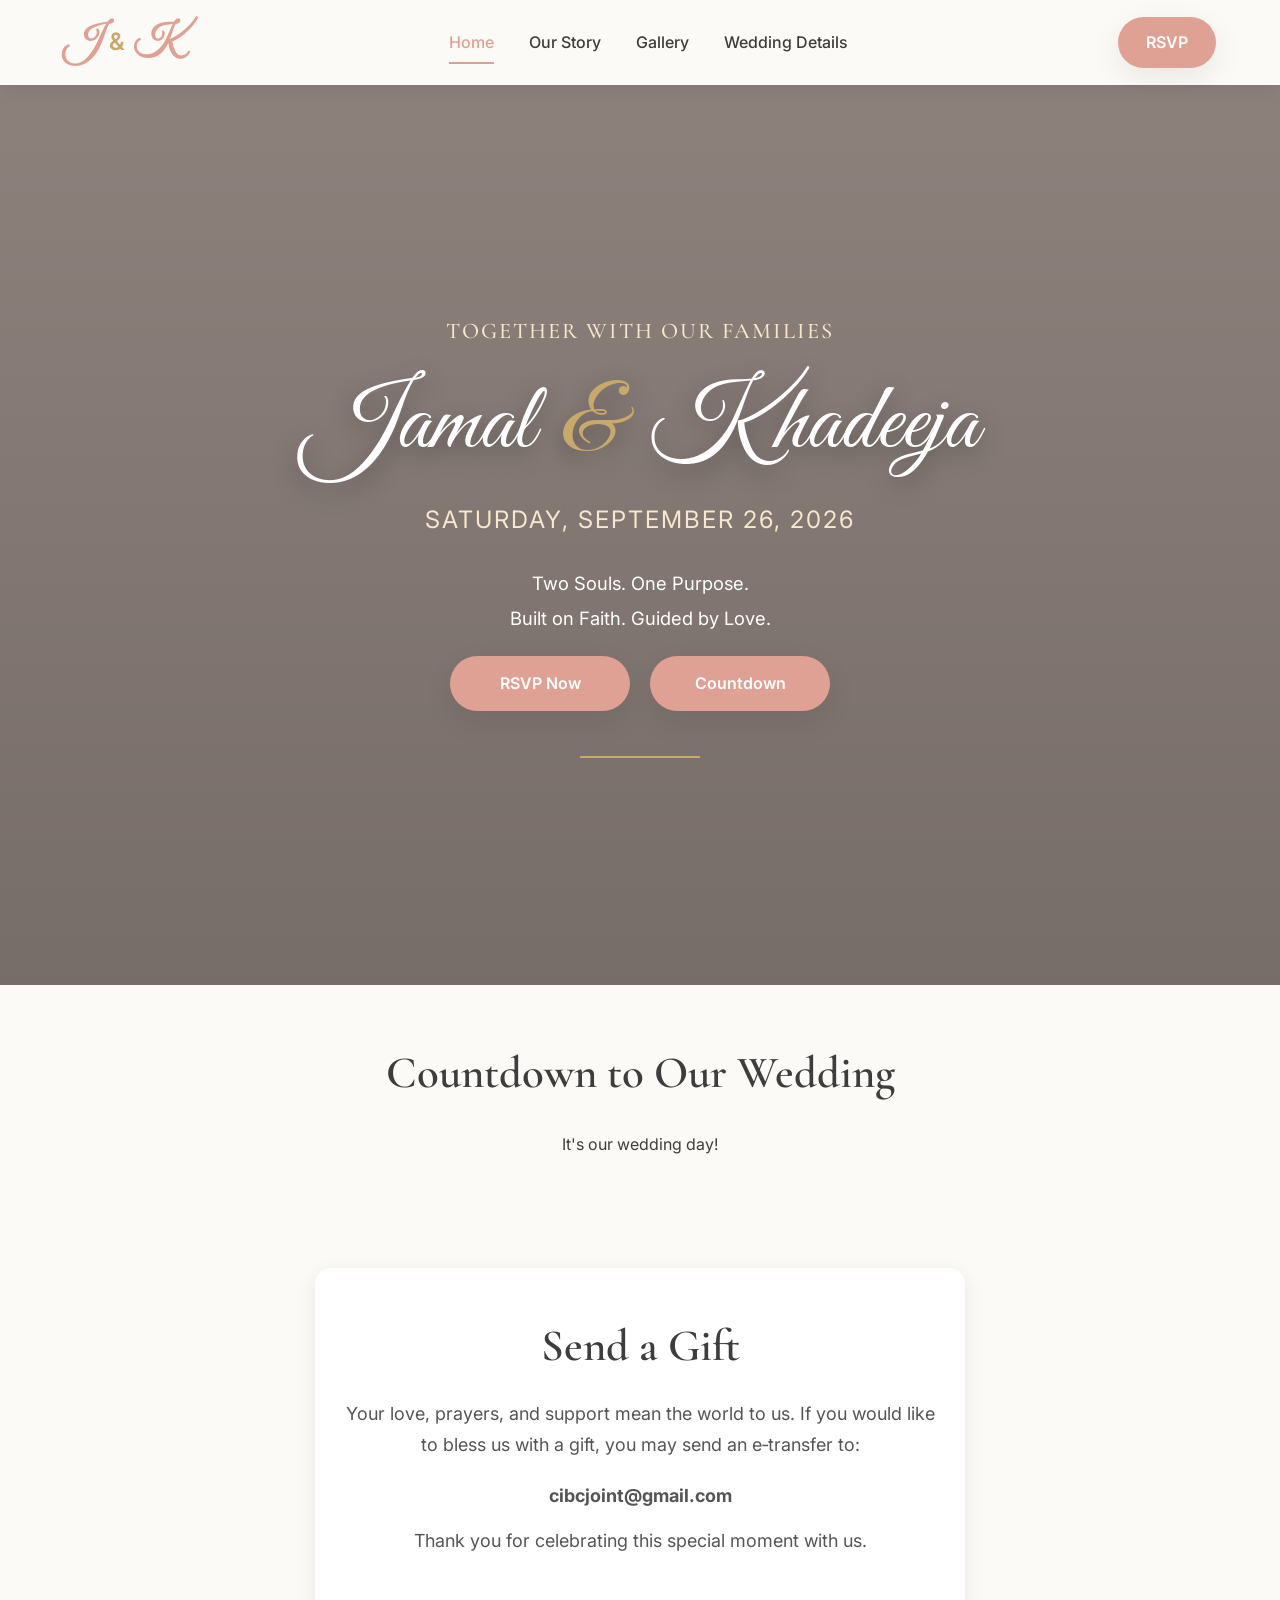
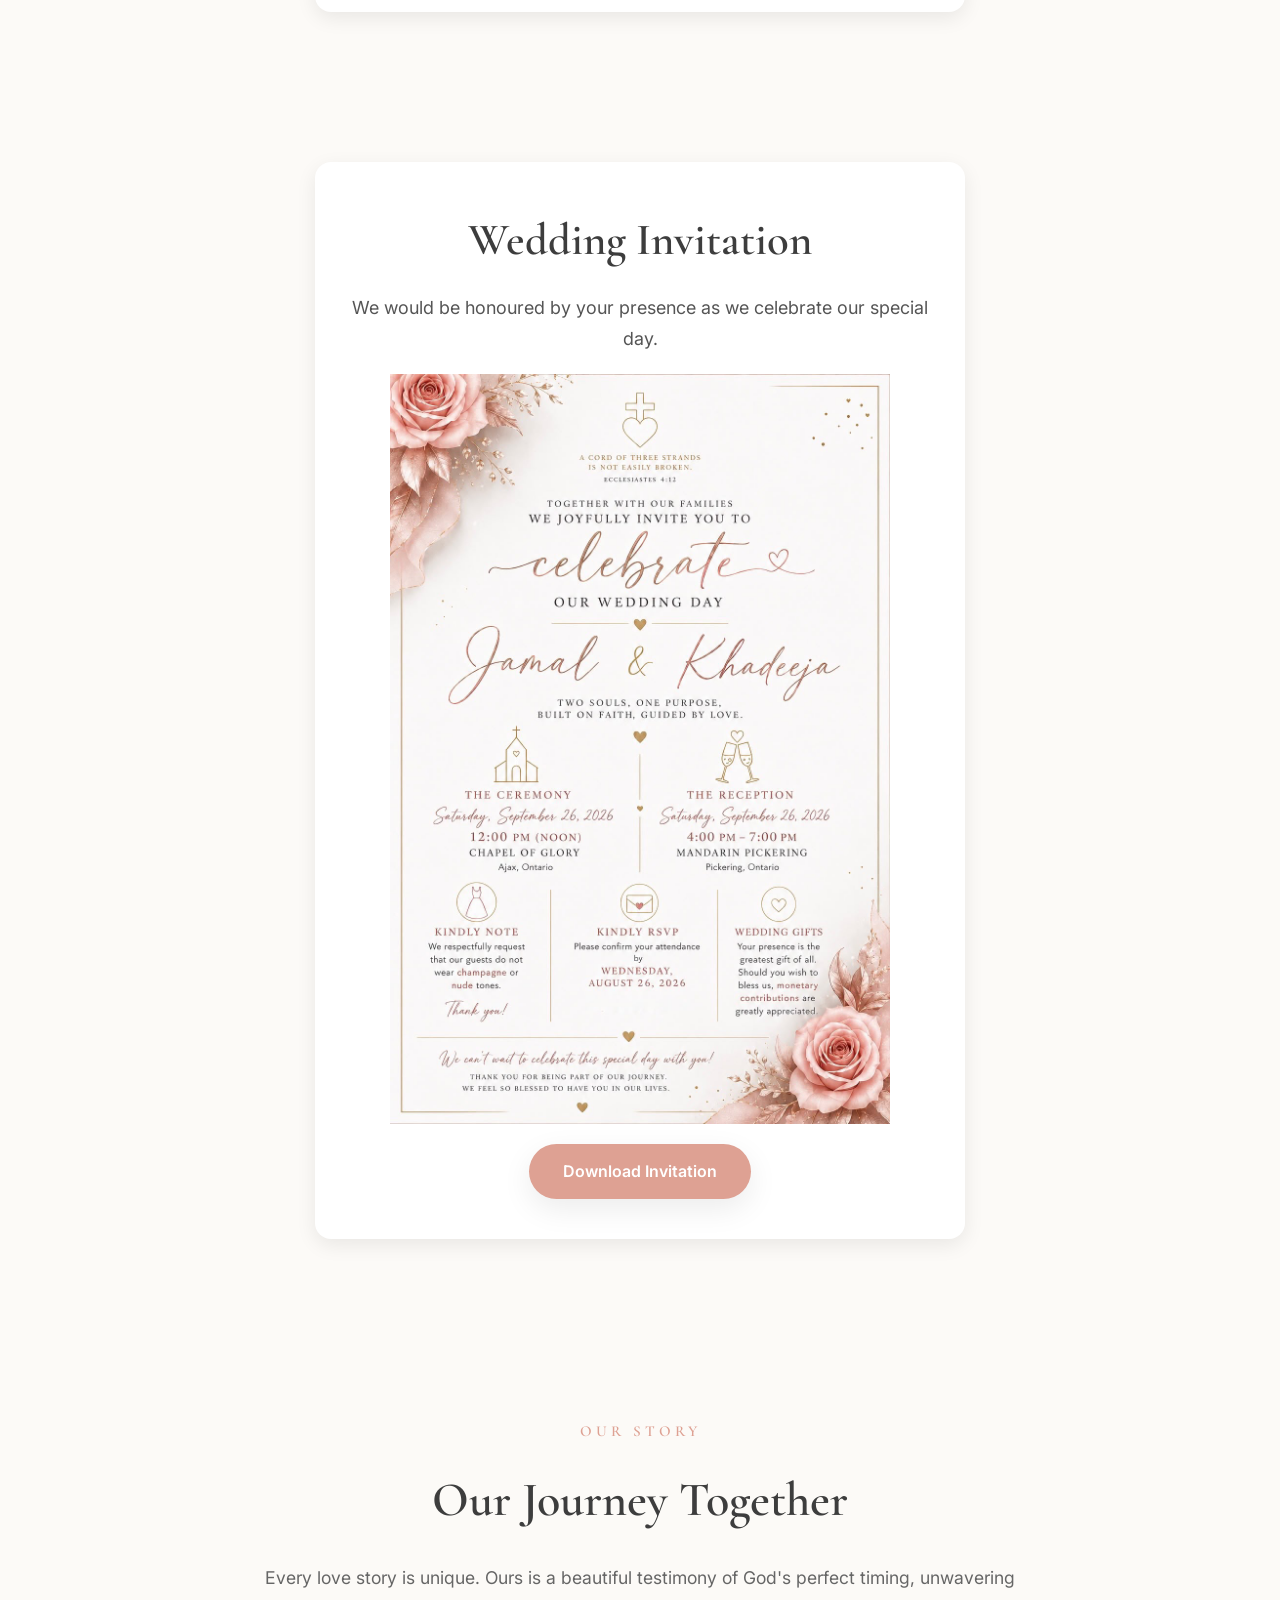
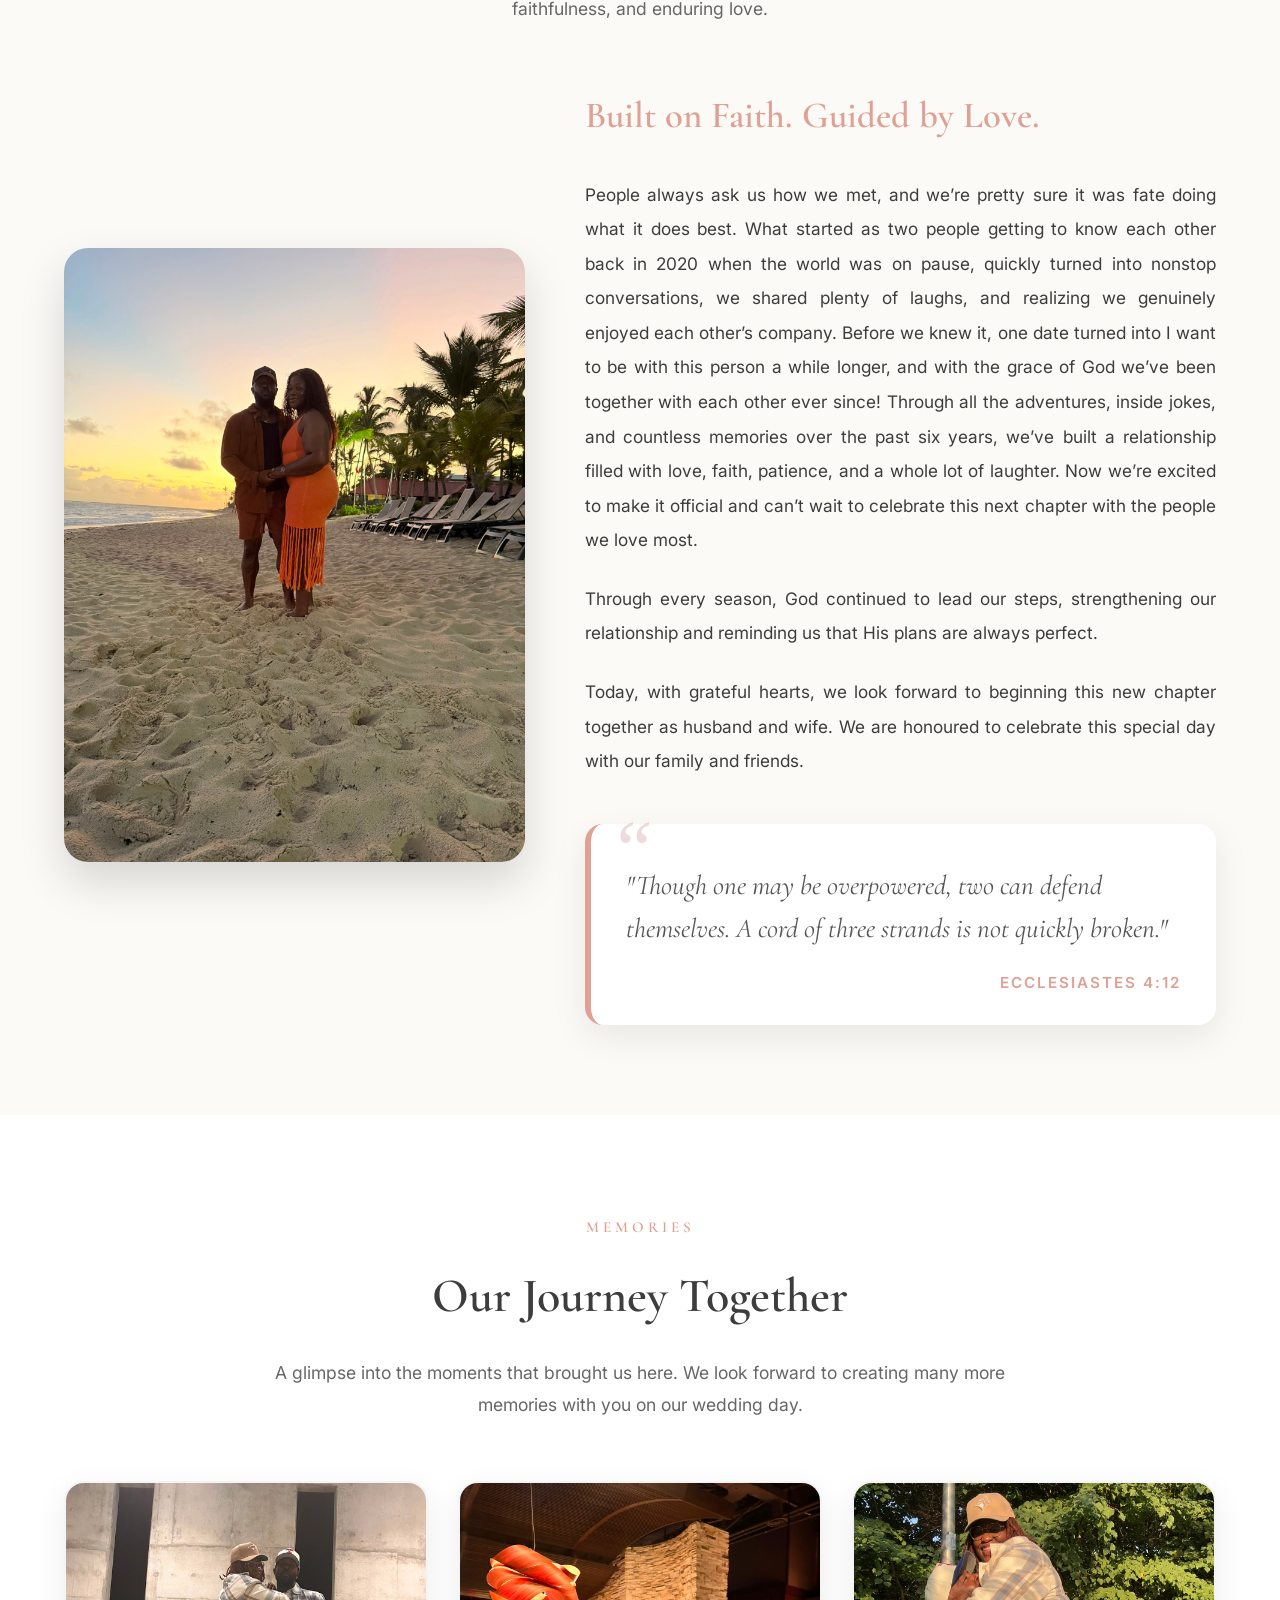
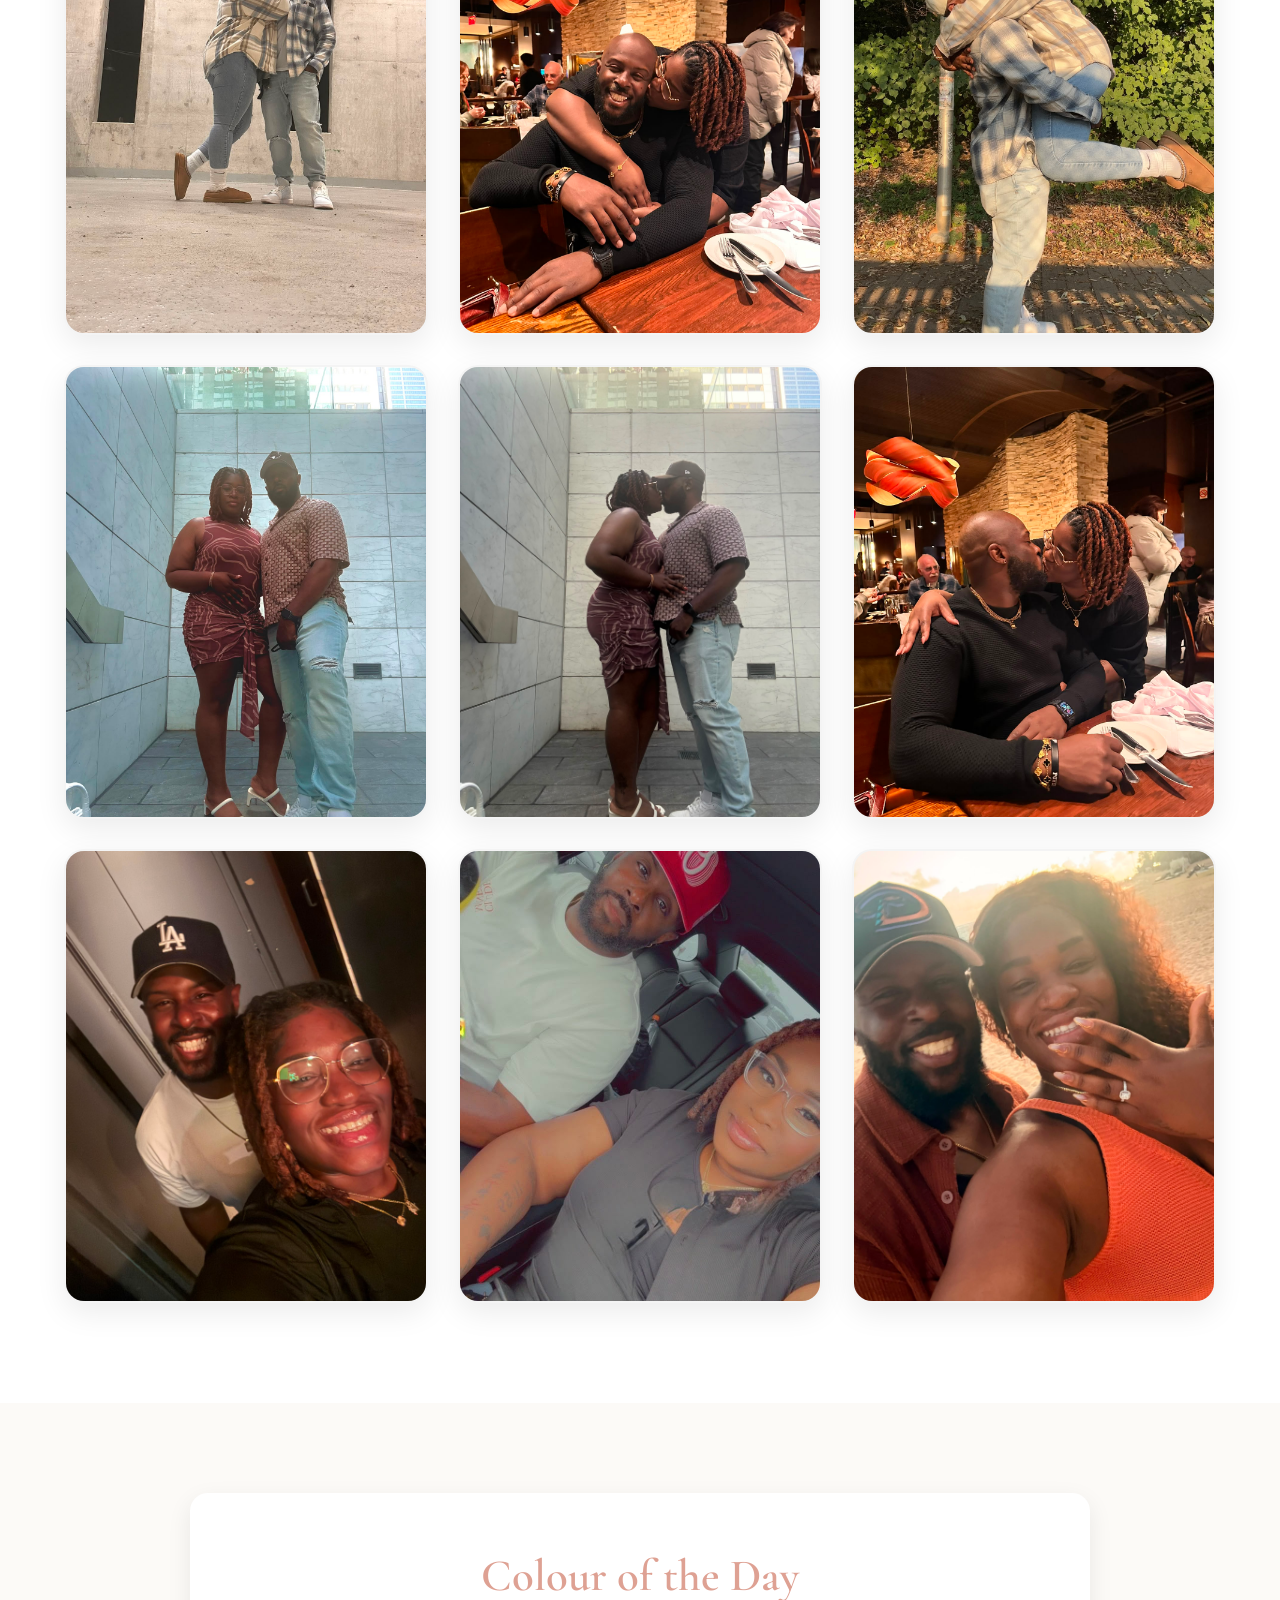
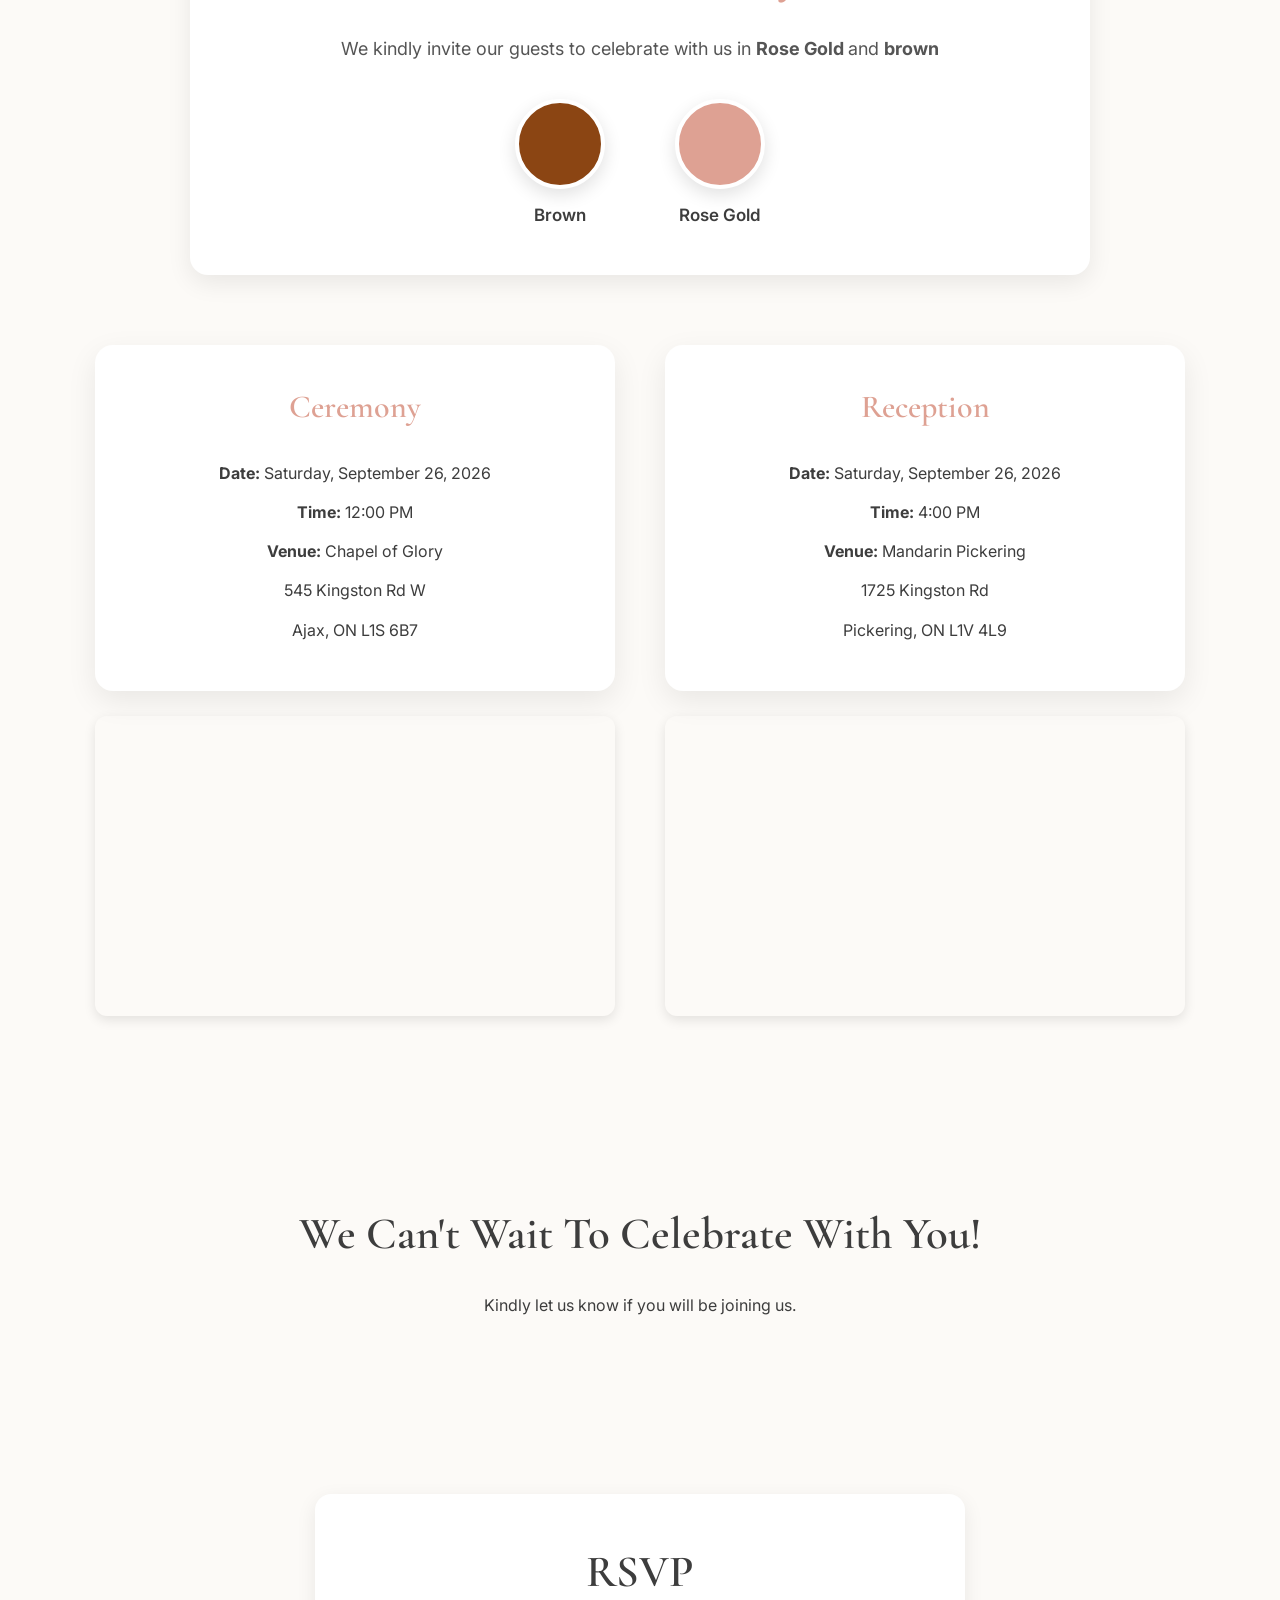
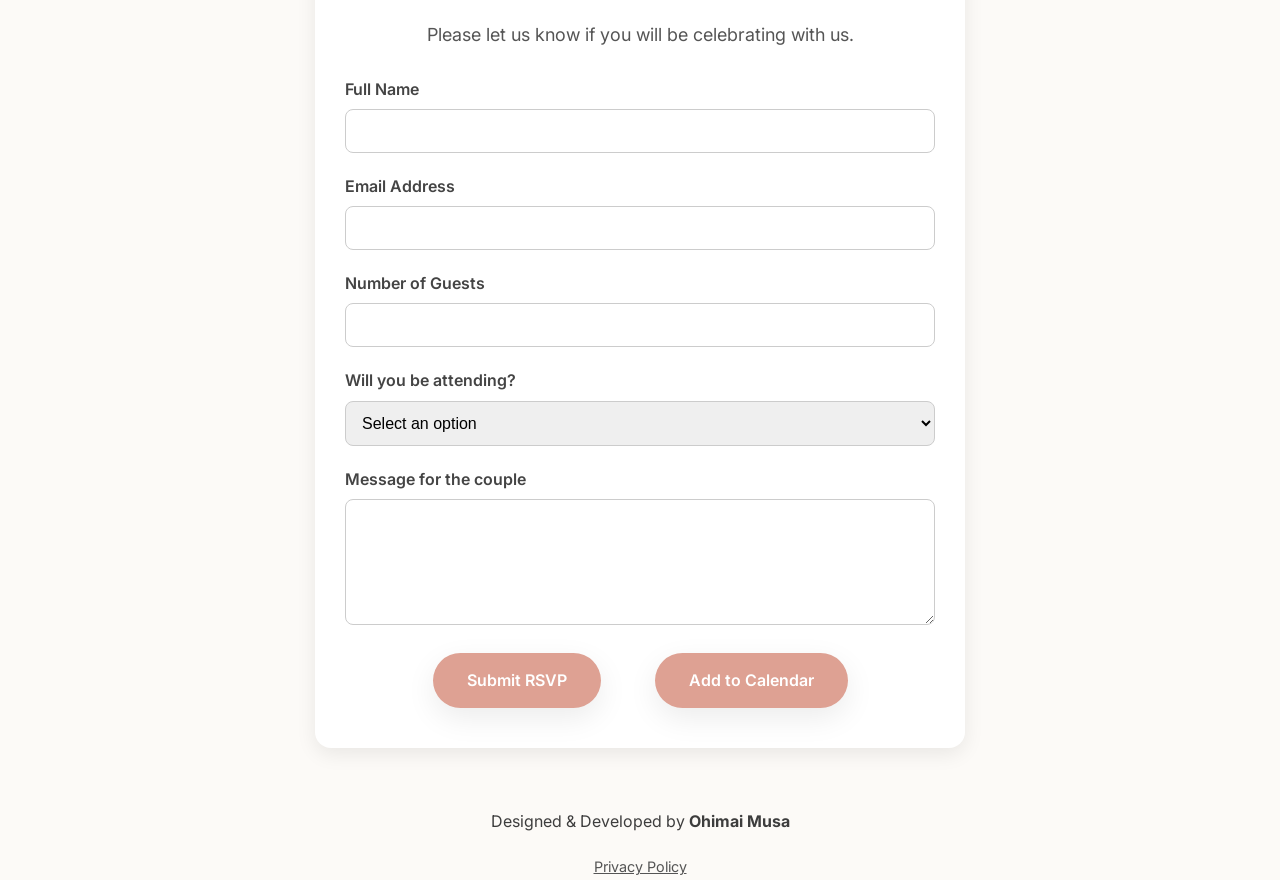
==== commit 59c3b2fc: "Update website" ====
--- a/index.html
+++ b/index.html
@@ -456,17 +456,18 @@
 
             <p>
                 We kindly invite our guests to celebrate with us in
-                <strong>Champagne</strong> and
-                <strong>Rose Gold </strong>.
+                
+                <strong>Rose Gold </strong> and
+                <strong>brown</strong> 
             </p>
 
             <div class="color-palette">
 
                 <div class="palette-item">
 
-                    <div class="color-circle champagne"></div>
-
-                    <span>Champagne</span>
+                    <div class="color-circle brown"></div>
+
+                    <span>Brown</span>
 
                 </div>
 
--- a/assets/css/style.css
+++ b/assets/css/style.css
@@ -286,9 +286,9 @@
 
 }
 
-.champagne{
-
-    background:#F7E7CE;
+.brown{
+
+    background:#8B4513;
 
 }
 
@@ -1259,9 +1259,9 @@
 
 }
 
-.champagne{
-
-    background:#F7E7CE;
+.brown{
+
+    background:#8B4513;
 
 }
 
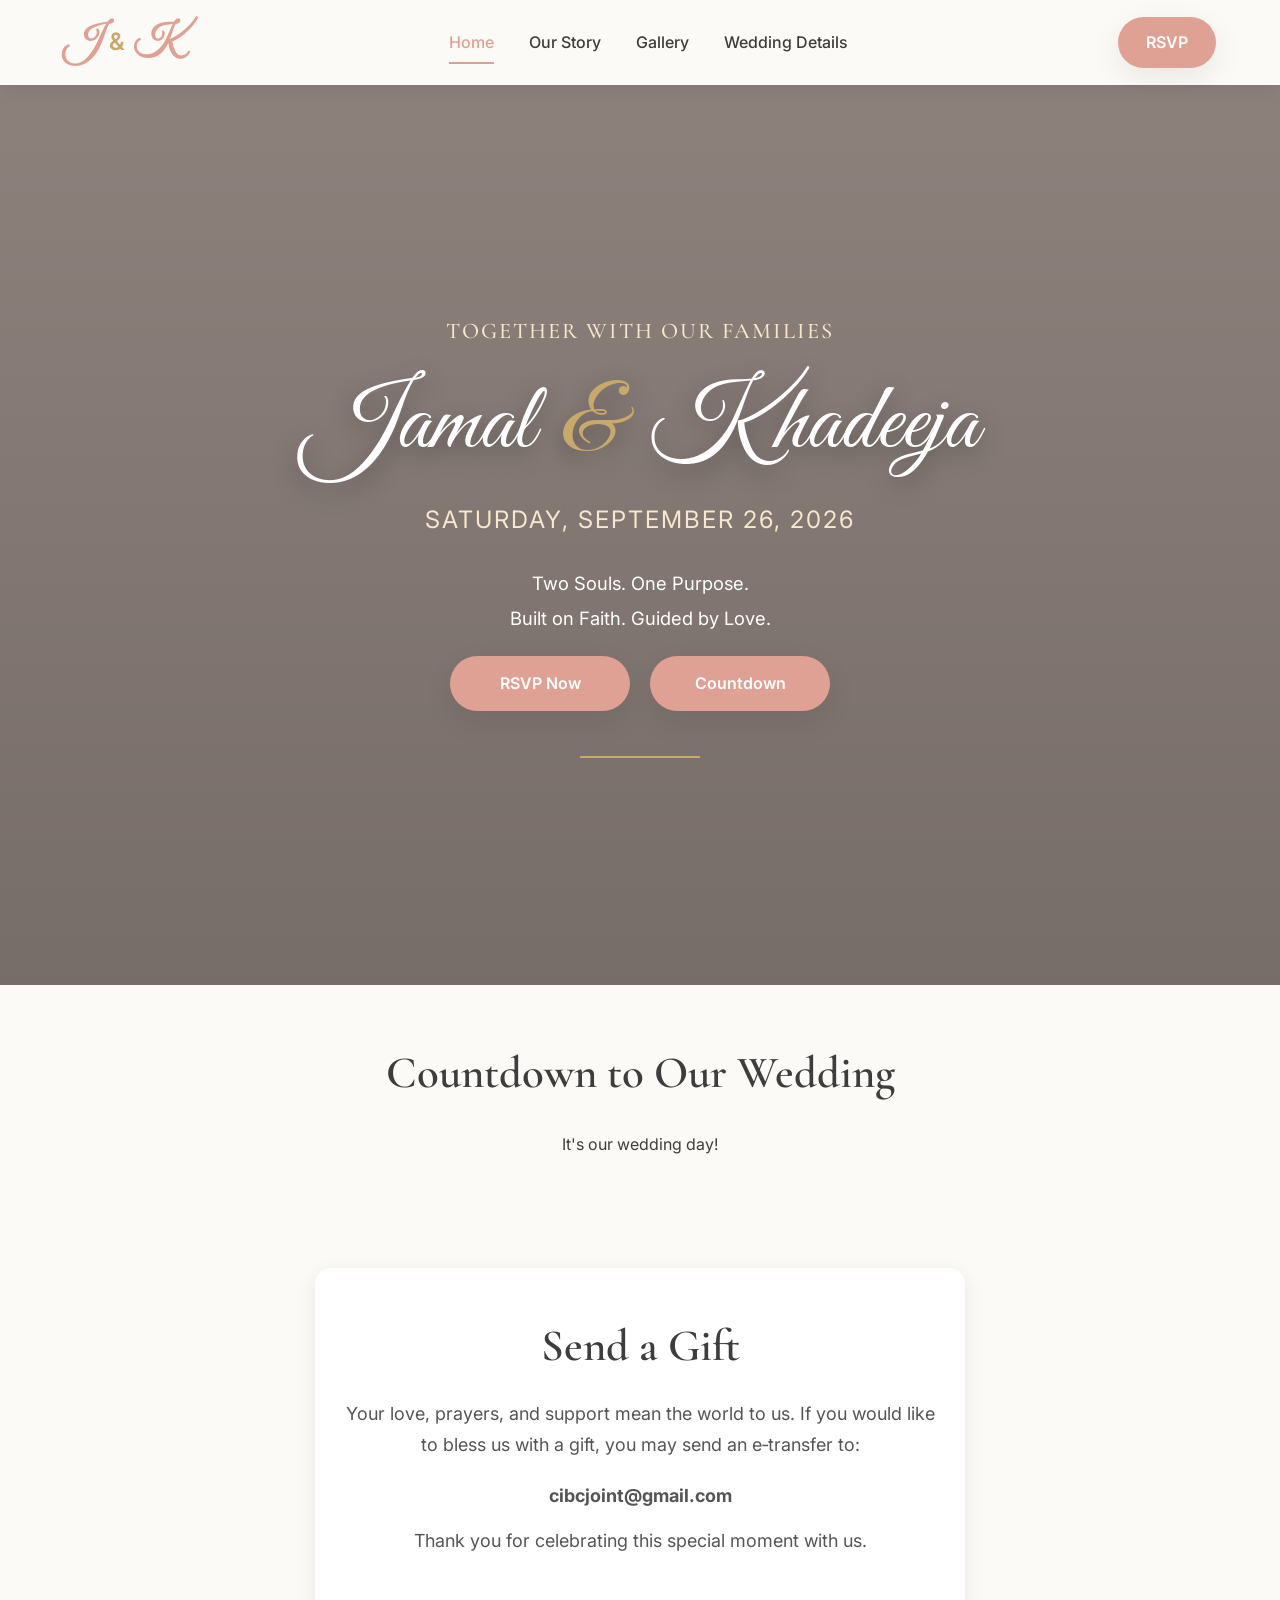
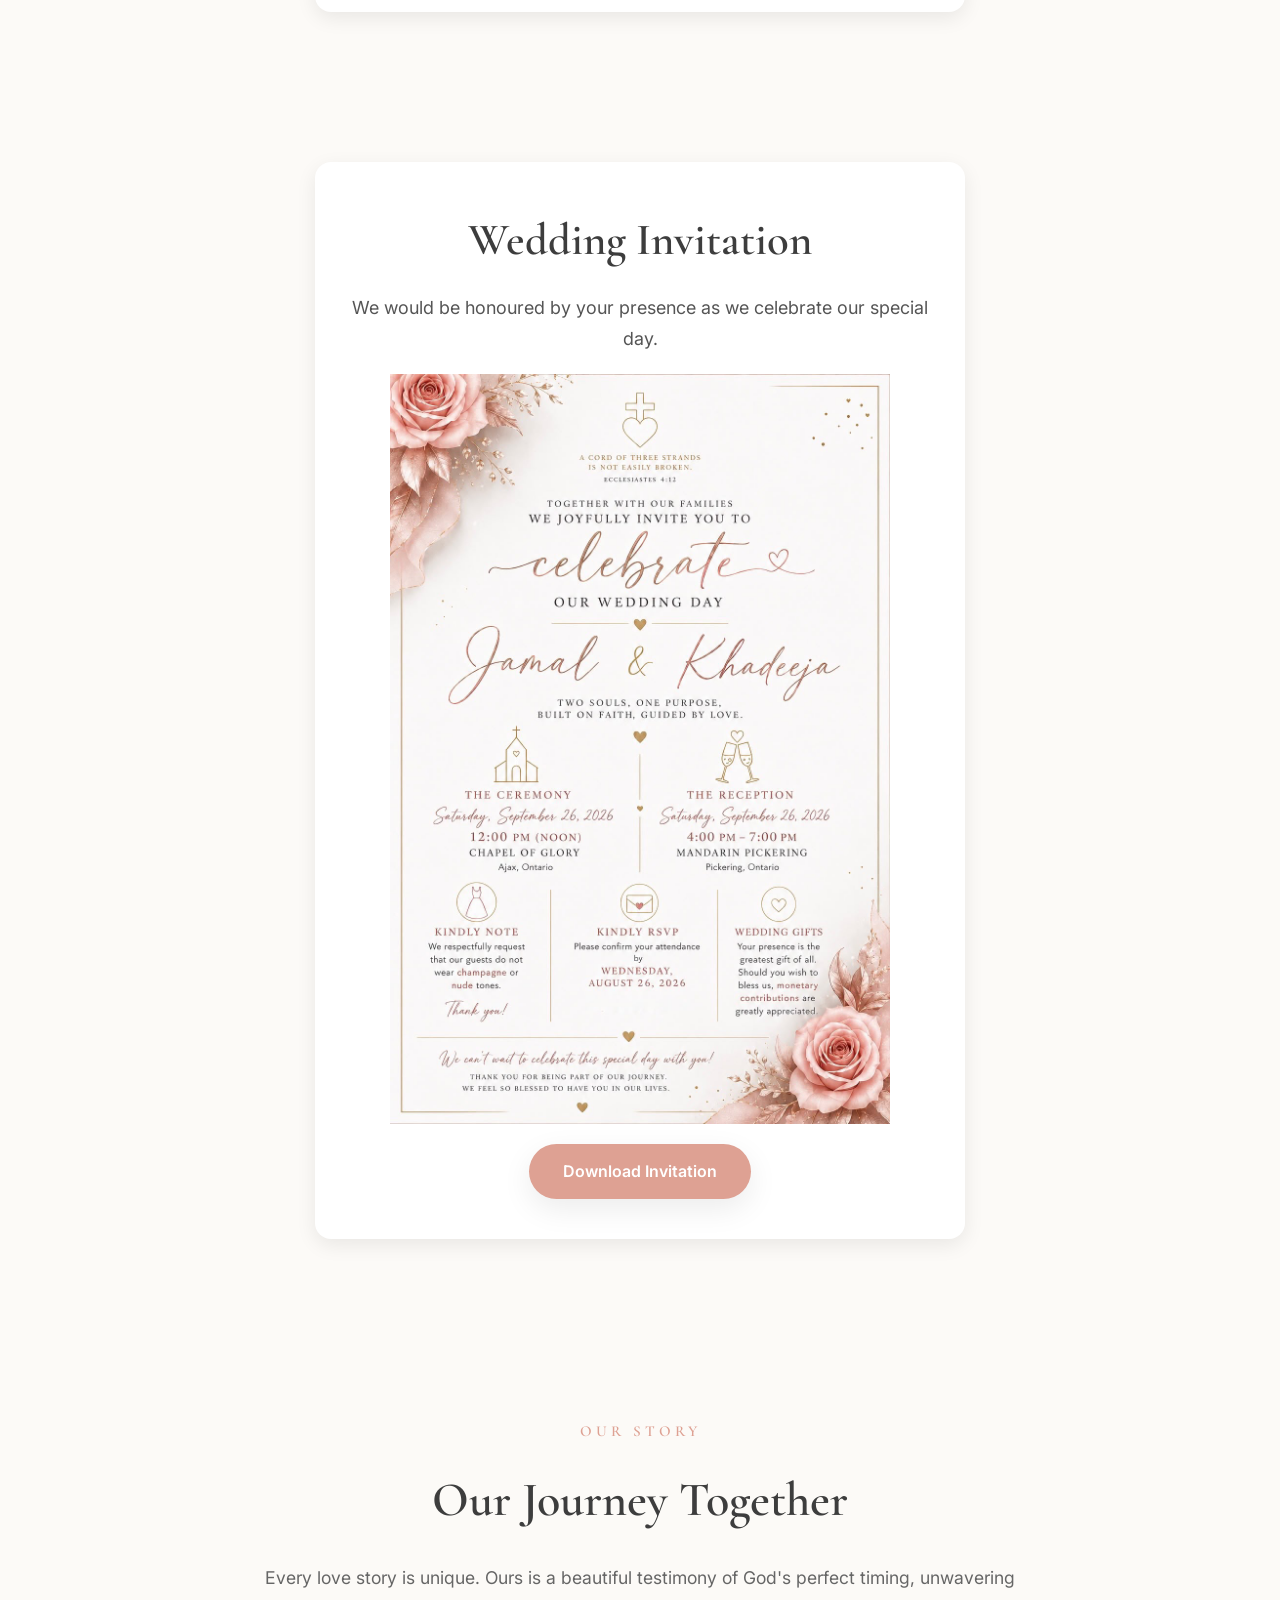
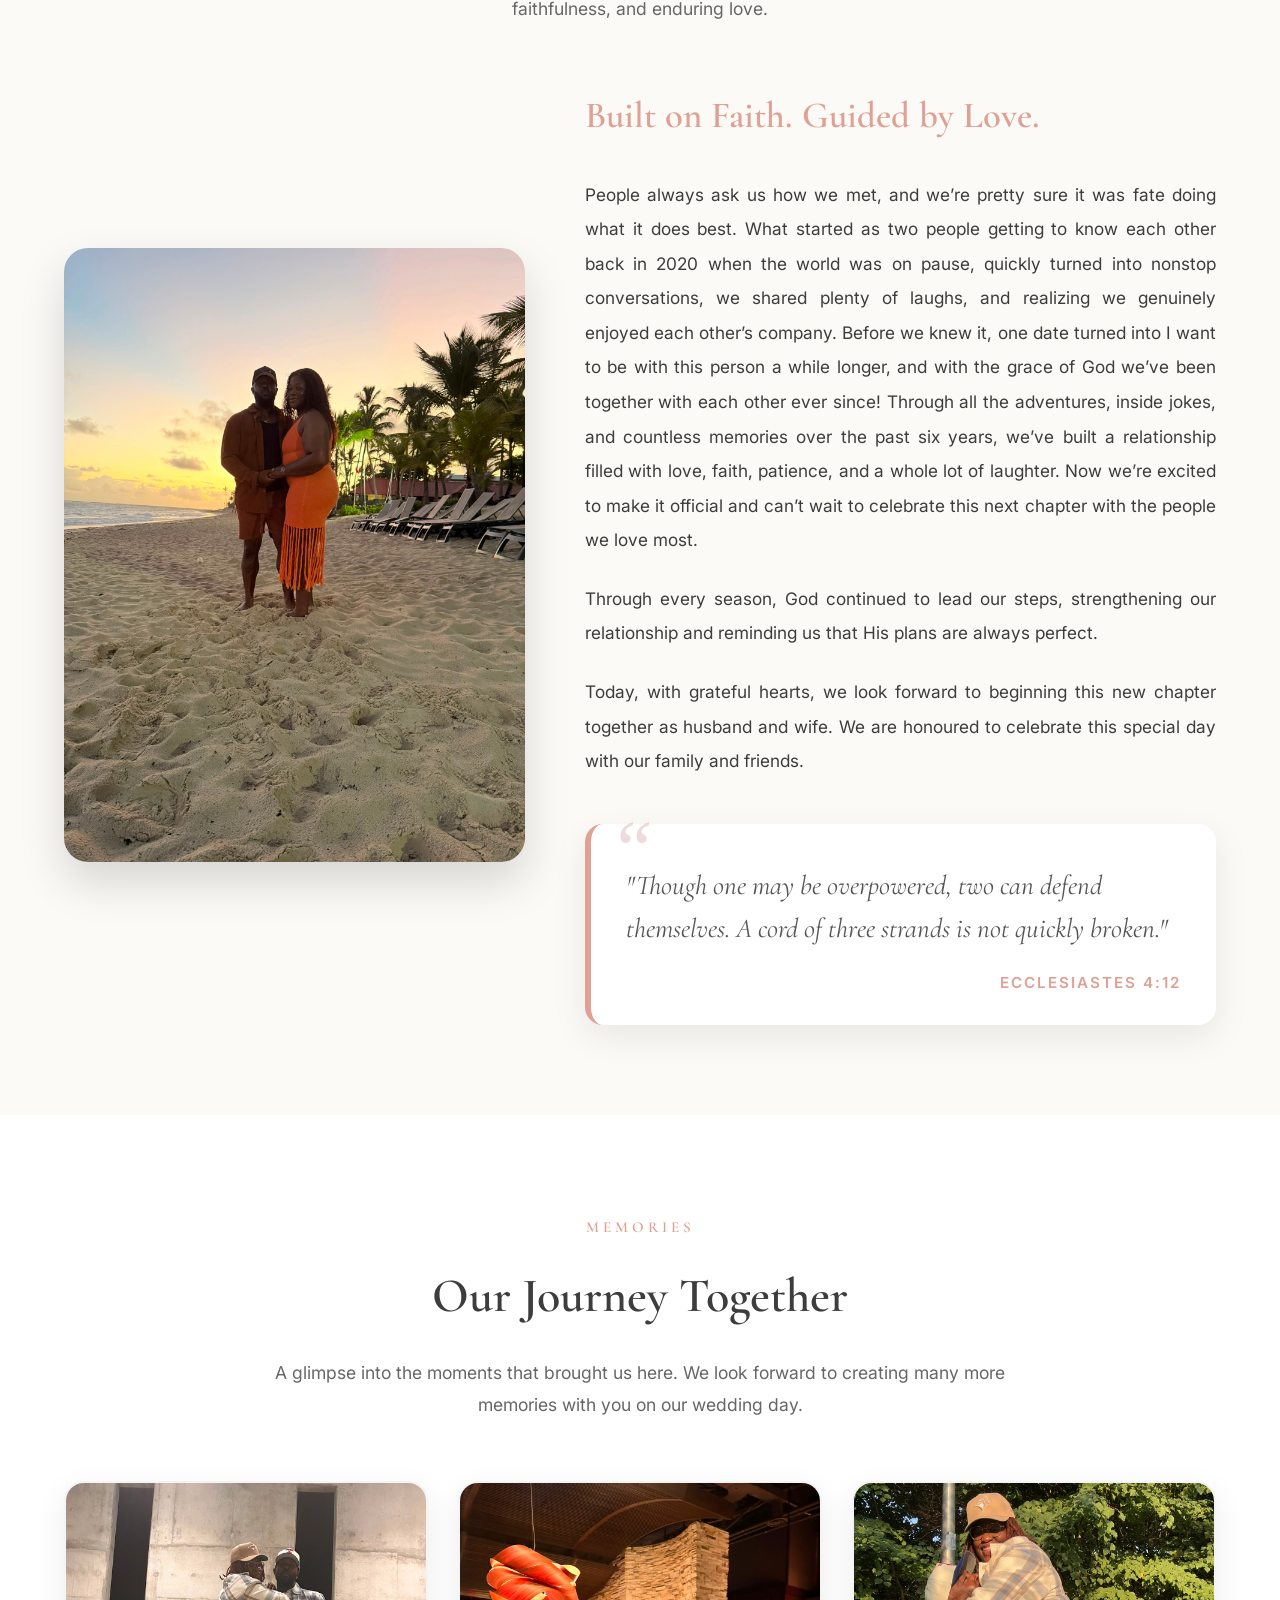
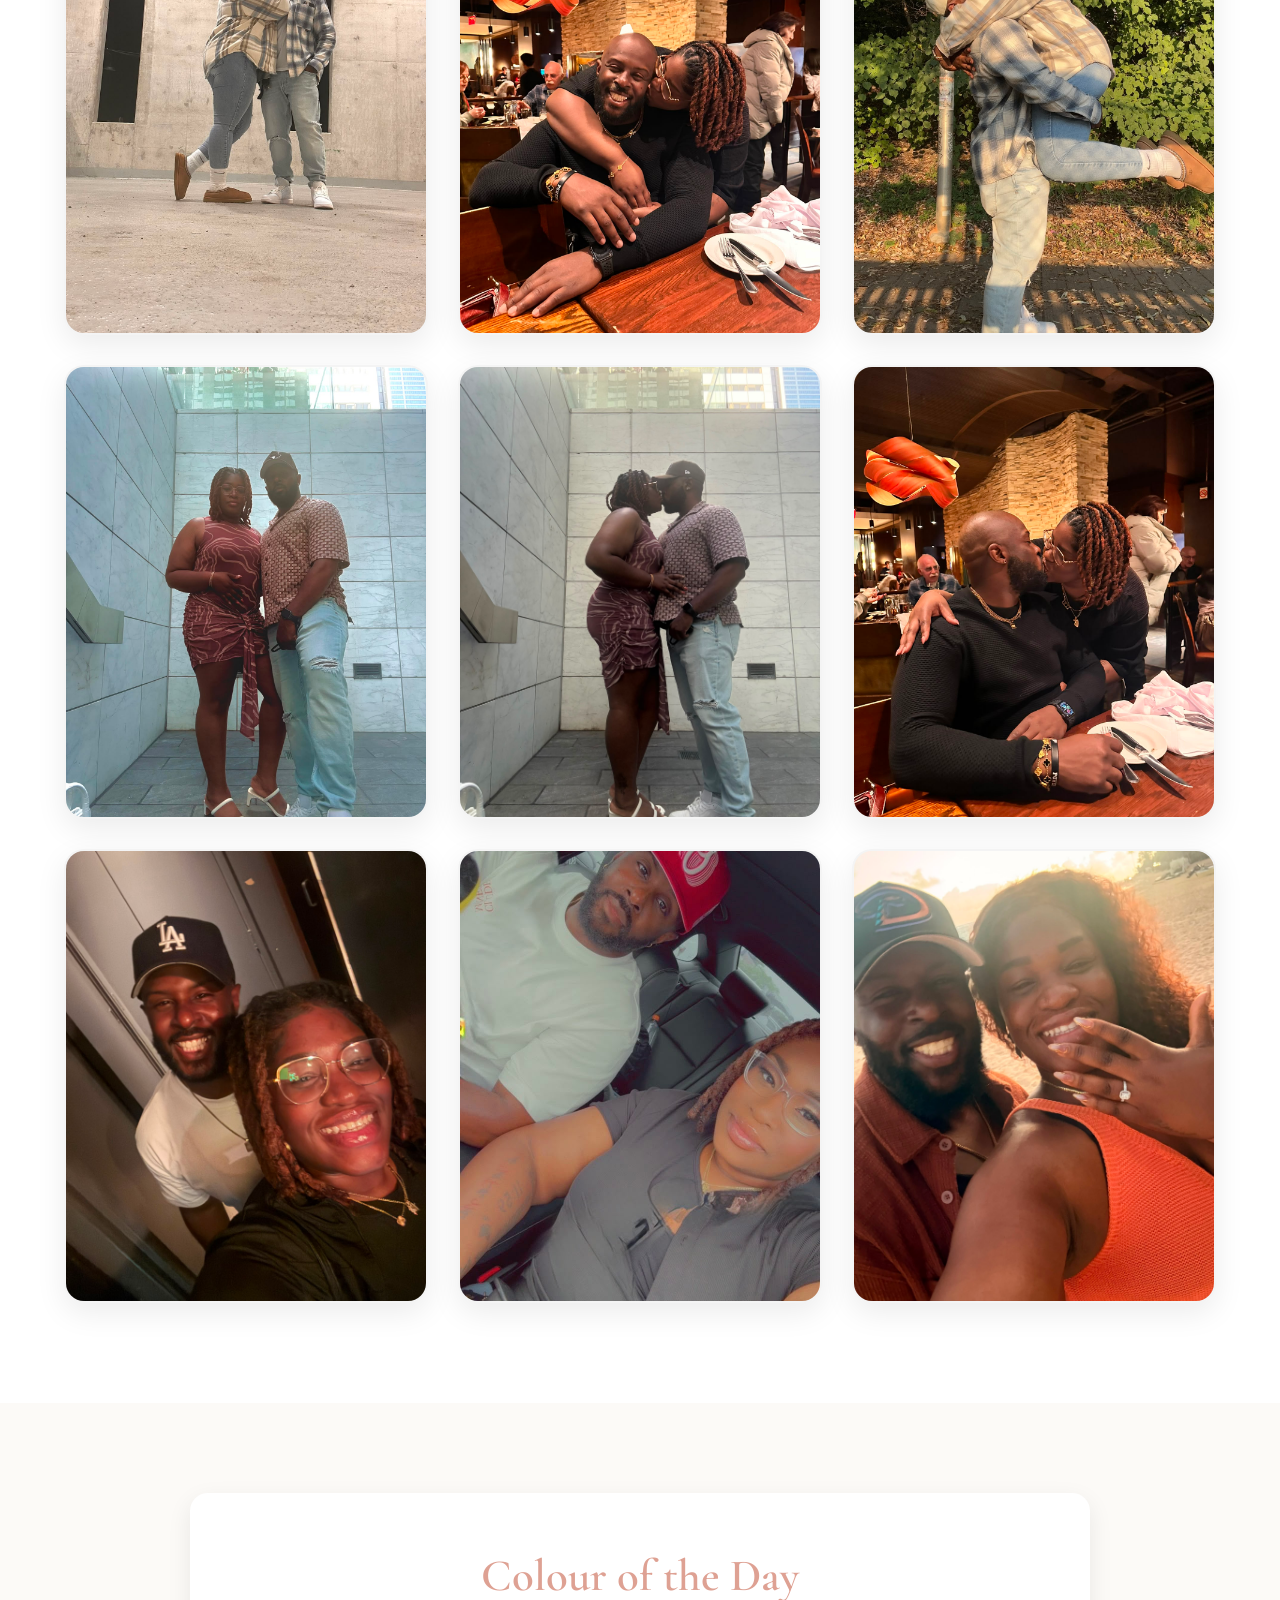
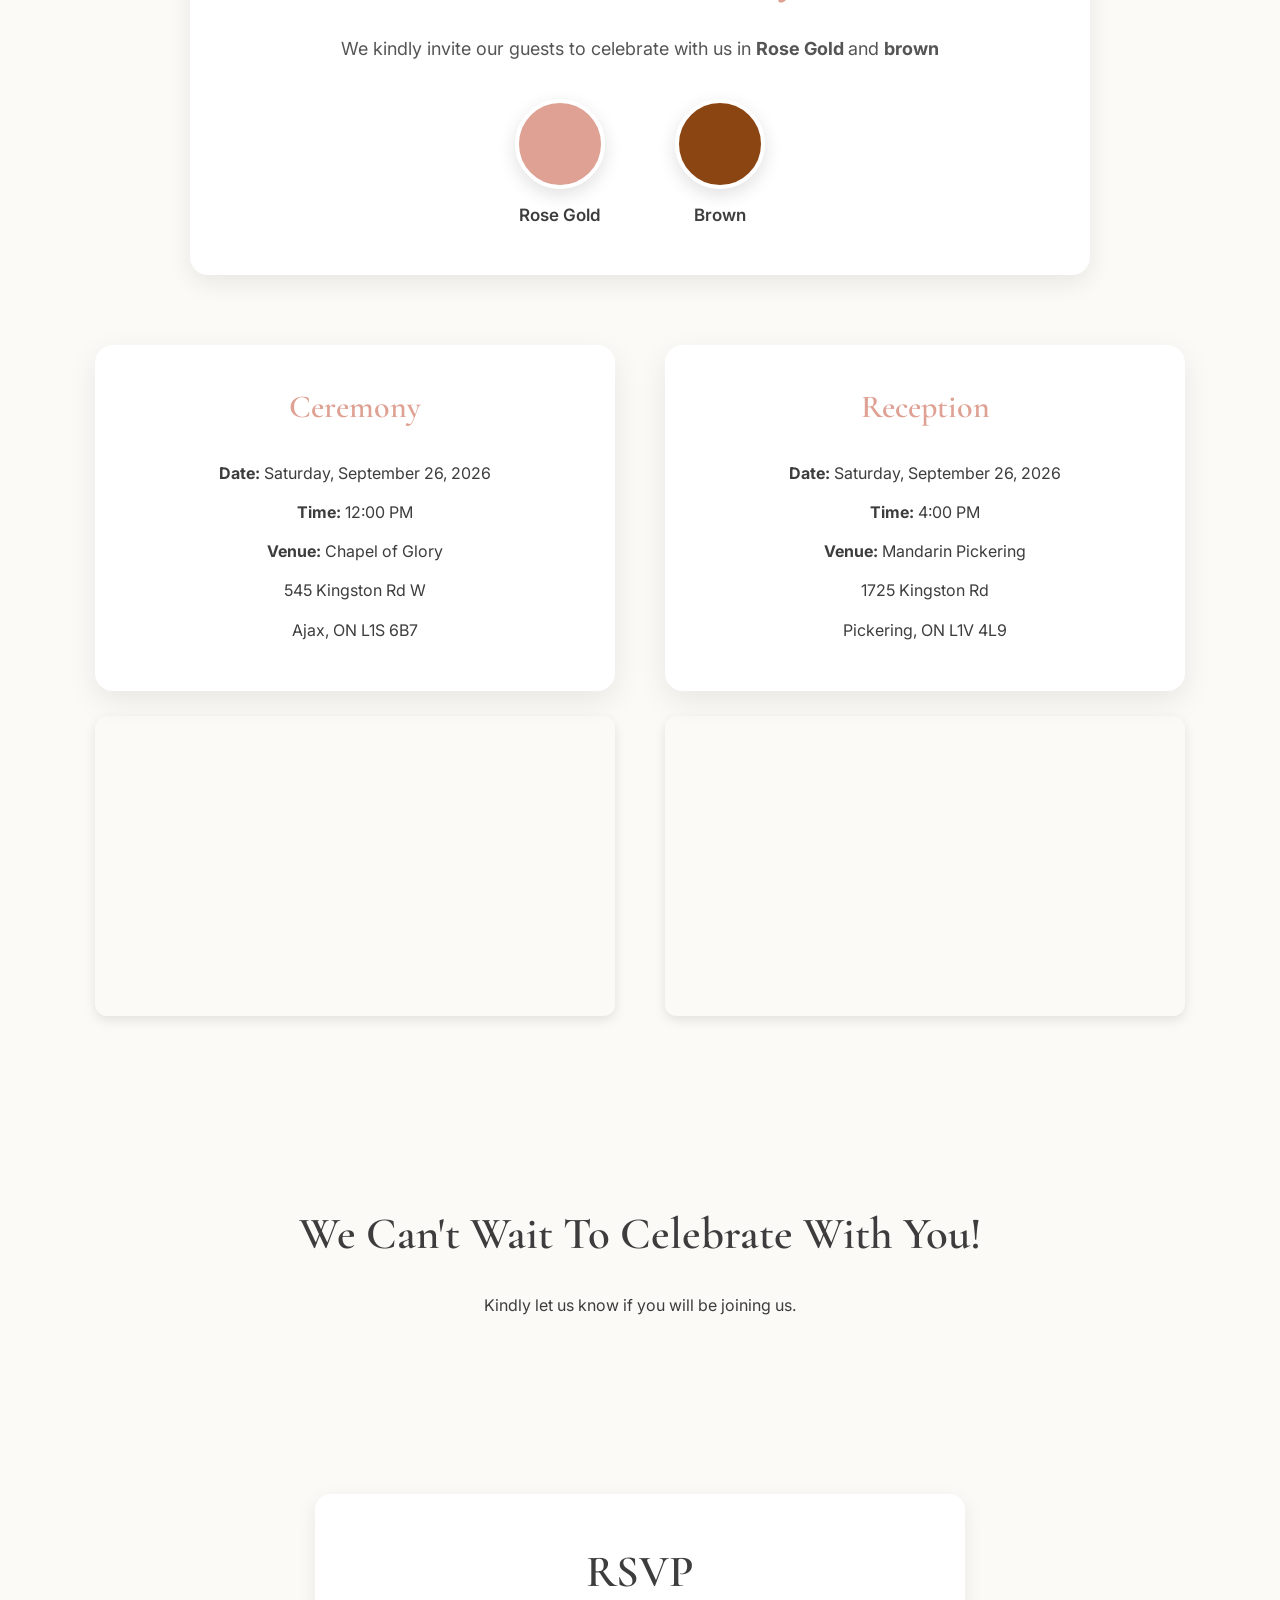
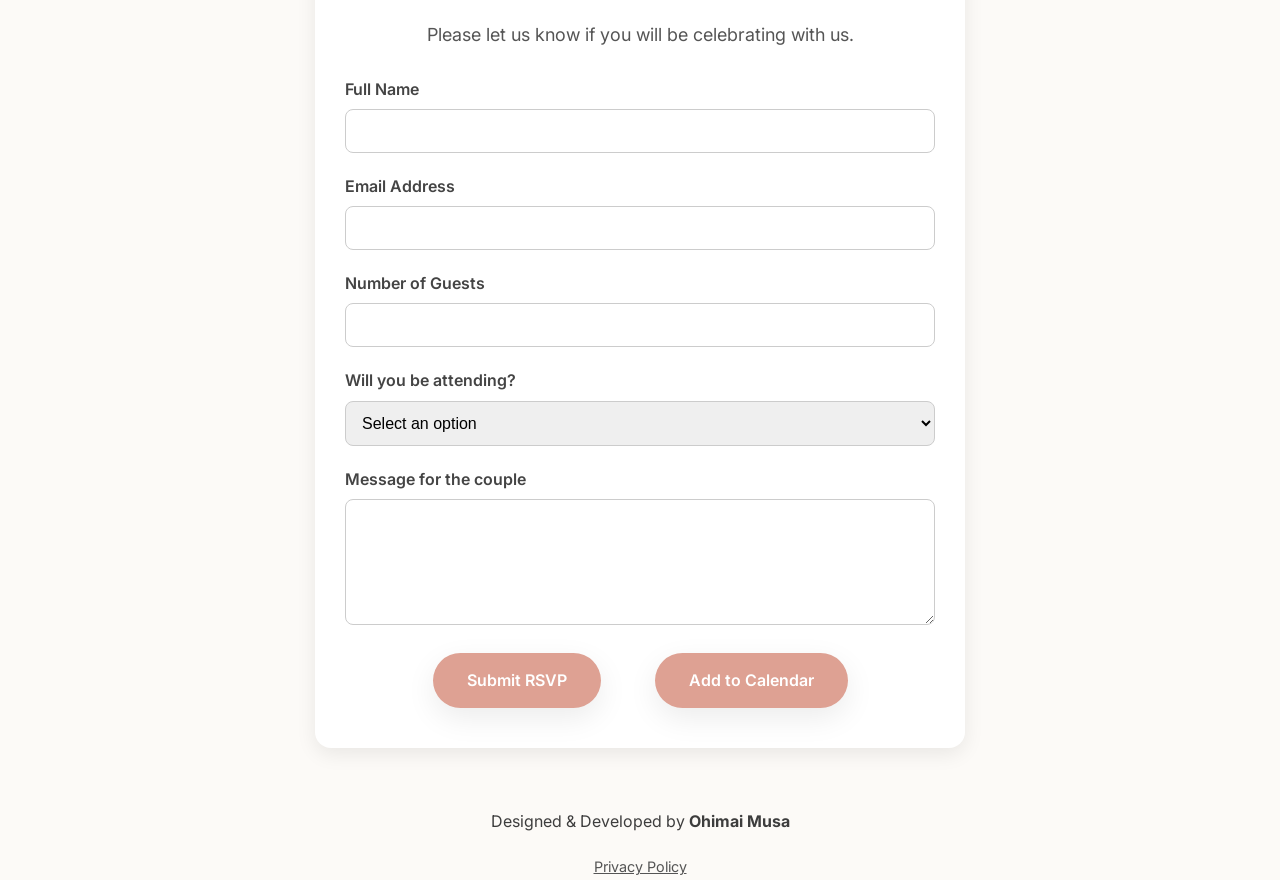
==== commit 26c735c8: "Update website" ====
--- a/index.html
+++ b/index.html
@@ -463,19 +463,21 @@
 
             <div class="color-palette">
 
+              
+
                 <div class="palette-item">
 
+                    <div class="color-circle rose-gold"></div>
+
+                    <span>Rose Gold</span>
+
+                </div>
+
+                  <div class="palette-item">
+
                     <div class="color-circle brown"></div>
 
                     <span>Brown</span>
-
-                </div>
-
-                <div class="palette-item">
-
-                    <div class="color-circle rose-gold"></div>
-
-                    <span>Rose Gold</span>
 
                 </div>
 
